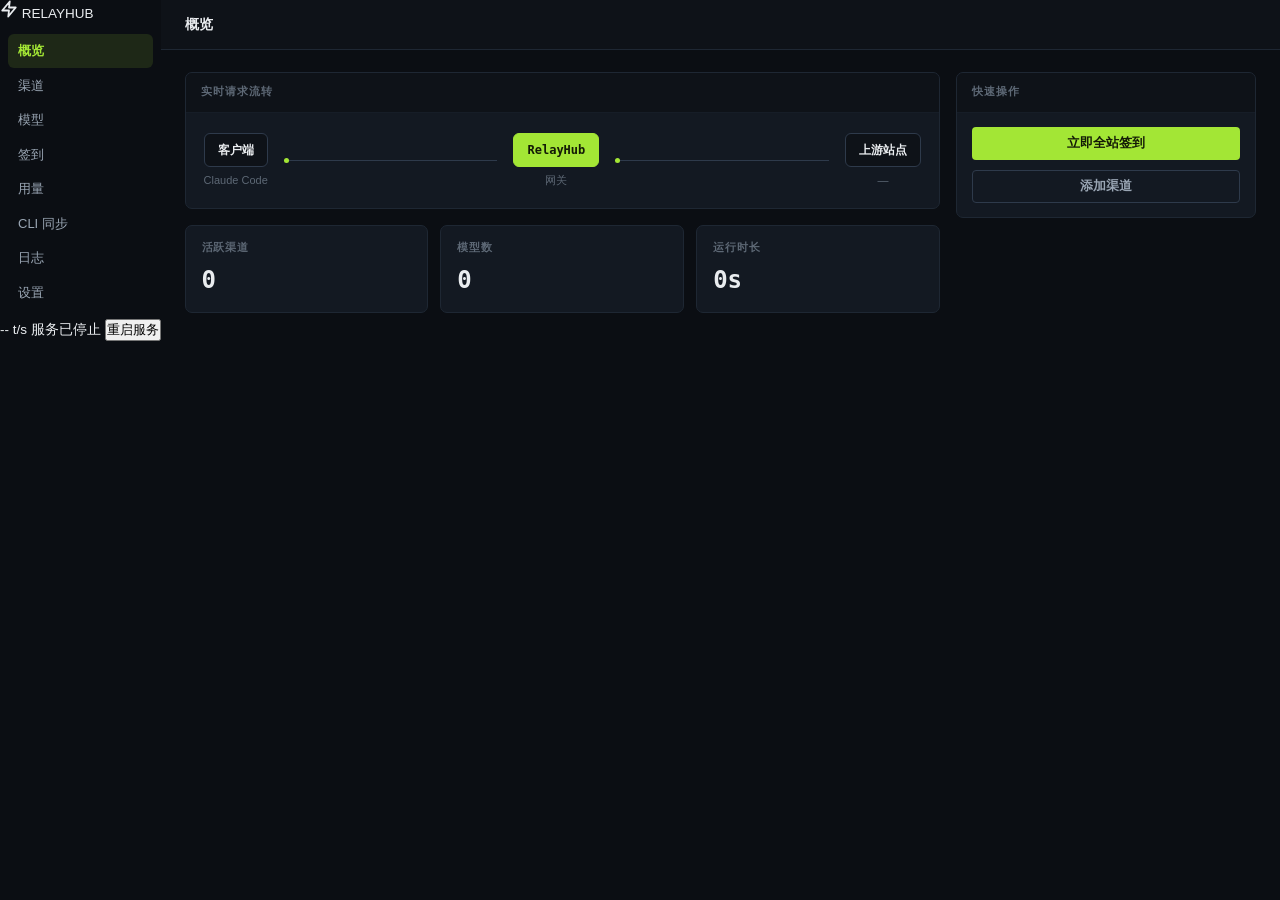
==== internal/web/index.html @ 4bc94e61 "RelayHub: local-first AI gateway + check-in aggregator (handoff snapshot) Local AI gateway (OpenAI/A" ====
<!doctype html>
<html lang="zh-CN">
<head>
  <meta charset="utf-8">
  <meta name="viewport" content="width=device-width, initial-scale=1">
  <title>RelayHub Console</title>
  <link rel="stylesheet" href="styles.css">
</head>
<body>
  <div class="app-container">
    <header class="cmd-bar">
      <div class="brand">
        <span class="brand-mark"><svg width="18" height="18" viewBox="0 0 24 24" fill="none" stroke="currentColor" stroke-width="2.4" stroke-linecap="round" stroke-linejoin="round"><polygon points="13 2 3 14 12 14 11 22 21 10 12 10 13 2"/></svg></span>
        <span class="brand-name">RELAYHUB</span>
      </div>
      <nav class="nav-list" id="nav-list">
        <a href="#/overview" class="nav-item active" data-nav="overview" data-i18n="nav_overview">概览</a>
        <a href="#/channels" class="nav-item" data-nav="channels" data-i18n="nav_channels">渠道</a>
        <a href="#/models" class="nav-item" data-nav="models" data-i18n="nav_models">模型</a>
        <a href="#/checkin" class="nav-item" data-nav="checkin" data-i18n="nav_checkin">签到</a>
        <a href="#/usage" class="nav-item" data-nav="usage" data-i18n="nav_usage">用量</a>
        <a href="#/cli-sync" class="nav-item" data-nav="cli-sync" data-i18n="nav_cli">CLI 同步</a>
        <a href="#/logs" class="nav-item" data-nav="logs" data-i18n="nav_logs">日志</a>
        <a href="#/settings" class="nav-item" data-nav="settings" data-i18n="nav_settings">设置</a>
      </nav>
      <div class="cmd-status">
        <span class="sb-metric" id="sb-tps" title="Output tokens per second">-- t/s</span>
        <span class="status-pill"><span class="status-dot" id="sb-dot"></span><span id="sb-status-text" data-i18n="core_running">运行中</span></span>
        <button id="sb-restart-btn" class="sb-btn" style="display:none;" data-i18n="sb_restart">重启</button>
      </div>
    </header>

    <main class="main-content">
      <header class="topbar">
        <span class="topbar-title" id="page-title">概览</span>
      </header>

      

      <div class="content-body">
        <!-- Overview -->
        <section id="view-overview" class="view-panel active">
          <div class="dash">
            <div class="dash-main">
              <div class="panel flow-panel">
                <div class="panel-head"><span class="panel-title" data-i18n="topo_title">实时请求流转</span></div>
                <div class="flow-track">
                  <div class="flow-node"><div class="node-box">客户端</div><span class="node-label">Claude Code</span></div>
                  <div class="flow-line"><div class="flow-orb"></div></div>
                  <div class="flow-node"><div class="node-box node-core">RelayHub</div><span class="node-label">网关</span></div>
                  <div class="flow-line"><div class="flow-orb" style="animation-delay:1.2s"></div></div>
                  <div class="flow-node"><div class="node-box">上游站点</div><span class="node-label" id="flow-upstream-count">—</span></div>
                </div>
              </div>
              <div class="stat-strip">
                <div class="stat-cell"><span class="stat-label" data-i18n="card_channels">活跃渠道</span><span class="stat-value" id="val-channels-count">0</span></div>
                <div class="stat-cell"><span class="stat-label" data-i18n="card_models">模型数</span><span class="stat-value" id="val-models-count">0</span></div>
                <div class="stat-cell"><span class="stat-label" data-i18n="card_uptime">运行时长</span><span class="stat-value" id="val-uptime">0s</span></div>
              </div>
            </div>
            <aside class="dash-side">
              <div class="panel side-panel">
                <div class="panel-head"><span class="panel-title">快速操作</span></div>
                <div class="side-actions">
                  <button id="action-manual-checkin" class="btn btn-primary btn-block" data-i18n="act_checkin_all">立即全站签到</button>
                  <button id="action-add-channel-quick" class="btn btn-secondary btn-block" data-i18n="act_add_channel">添加渠道</button>
                </div>
              </div>
            </aside>
          </div>
</section>

        <!-- Channels: full-width list + slide-in editor -->
        <section id="view-channels" class="view-panel">
          <div class="ch-workspace" id="ch-workspace">
            <div class="ch-list-pane" id="ch-list-pane">
              <div class="toolbar">
                <input id="ch-search" class="form-input" placeholder="搜索…">
                <select id="ch-filter-status" class="form-input"><option value="" data-i18n="f_all_status">全部</option><option value="enabled" data-i18n="f_enabled">启用</option><option value="disabled" data-i18n="f_disabled">停用</option></select>
                <span style="flex:1;"></span>
                <span id="ch-selected-count" class="sel-count" aria-live="polite">已选渠道: 0</span>
                <button class="btn btn-secondary" onclick="bulkChannelAction('enable')" data-i18n="bulk_enable">启用</button>
                <button class="btn btn-secondary" onclick="bulkChannelAction('disable')" data-i18n="bulk_disable">停用</button>
                <button class="btn btn-secondary" onclick="bulkChannelAction('archive')" data-i18n="bulk_archive">归档</button>
                <button class="btn btn-danger" onclick="bulkChannelAction('delete')" data-i18n="bulk_delete">删除</button>
                <button id="btn-new-channel" class="btn btn-primary" data-i18n="act_add_channel">添加渠道</button>
              </div>
              <div class="data-table-container table-fill">
                <table class="data-table">
                  <thead><tr><th><input id="ch-select-all" type="checkbox" aria-label="全选当前筛选结果" disabled></th><th data-i18n="th_name">名称</th><th data-i18n="th_type">类型</th><th data-i18n="th_status">状态</th><th data-i18n="th_models">模型</th><th data-i18n="th_tags">标签</th><th data-i18n="th_health">健康</th><th data-i18n="th_actions">操作</th></tr></thead>
                  <tbody id="channels-table-rows"><tr><td colspan="8" class="empty-cell" data-i18n="msg_no_channels">暂无渠道</td></tr></tbody>
                </table>
              </div>
            </div>
            <div class="ch-edit-pane" id="ch-edit-pane">
              <div class="ch-edit-header">
                <button id="btn-ch-back" class="btn-link-back" data-i18n="btn_back">← 返回</button>
                <h3 id="ch-edit-title" data-i18n="new_channel">新建渠道</h3>
                <span class="ch-edit-spacer"></span>
                <button id="btn-ch-save" class="btn btn-primary" data-i18n="btn_save">保存</button>
              </div>
              <div class="ch-edit-body" id="ch-edit-body"></div>
            </div>
          </div>
</section>

        <!-- Models: Master-Detail -->
        <section id="view-models" class="view-panel">
          <div class="action-bar">
            <h2 class="view-title" data-i18n="nav_models">模型</h2>
            <input id="md-search" class="form-input" placeholder="搜索模型…" style="width:200px;">
            <button id="btn-new-model" class="btn btn-primary" data-i18n="act_add_model">新建模型</button>
          </div>
          <div class="master-detail">
            <div class="master-list" id="model-list"></div>
            <div class="detail-pane" id="model-detail">
              <div style="color:var(--text-secondary);padding:60px 0;text-align:center;width:100%;" data-i18n="msg_select_model">选择左侧模型查看绑定详情</div>
            </div>
          </div>
        </section>

        <!-- Checkin -->
        <section id="view-checkin" class="view-panel">
          <div class="toolbar">
            <h2 class="view-title" data-i18n="nav_checkin">签到记录</h2>
            <button id="btn-trigger-checkin-now" class="btn btn-primary" data-i18n="act_checkin_all">立即签到</button>
          </div>
          <div class="panel stream-panel">
            <table class="data-table stream-table">
              <thead><tr><th>渠道</th><th>时间</th><th>奖励</th><th>结果</th><th>详情</th></tr></thead>
              <tbody id="checkin-table-rows"><tr><td colspan="5" class="empty-cell">暂无记录</td></tr></tbody>
            </table>
          </div>
</section>

        <!-- Usage -->
        <section id="view-usage" class="view-panel">
          <div class="toolbar"><h2 class="view-title" data-i18n="nav_usage">用量</h2></div>
          <div class="stat-strip">
            <div class="stat-cell"><span class="stat-label">总请求</span><span class="stat-value" id="stat-total-reqs">0</span></div>
            <div class="stat-cell"><span class="stat-label">成功率</span><span class="stat-value" id="stat-success-rate">100.0%</span></div>
            <div class="stat-cell"><span class="stat-label">Tokens</span><span class="stat-value" id="stat-total-tokens">0</span></div>
            <div class="stat-cell"><span class="stat-label">平均延迟</span><span class="stat-value" id="stat-avg-latency">0 ms</span></div>
          </div>
          <div class="panel">
            <div class="panel-head"><span class="panel-title">请求明细</span></div>
            <table class="data-table">
              <thead><tr><th>Request</th><th>模型</th><th>渠道</th><th>耗时</th><th>Tokens</th><th>状态</th></tr></thead>
              <tbody id="usage-table-rows"><tr><td colspan="6" class="empty-cell">暂无请求</td></tr></tbody>
            </table>
          </div>
</section>

        <!-- CLI Sync -->
        <section id="view-cli-sync" class="view-panel">
          <div class="action-bar">
            <h2 class="view-title" data-i18n="nav_cli">CLI 同步</h2>
            <button class="btn btn-secondary" onclick="loadCLISync()"><span data-i18n="btn_refresh">刷新</span></button>
          </div>
          <div class="card-grid" id="cli-sync-cards">
            <div class="metric-card"><span class="metric-label" data-i18n="cli_loading">正在检测…</span></div>
          </div>

          <div class="form-card">
            <h3 style="margin:0 0 12px;font-size:1rem;" data-i18n="cli_history">同步历史</h3>
            <div class="data-table-container">
              <table class="data-table">
                <thead><tr><th data-i18n="th_time">时间</th><th>CLI</th><th data-i18n="th_status">状态</th><th data-i18n="th_path">配置路径</th></tr></thead>
                <tbody id="cli-sync-history"><tr><td colspan="4" style="text-align:center;color:var(--text-muted);" data-i18n="cli_no_history">暂无同步记录</td></tr></tbody>
              </table>
            </div>
          </div>

          <!-- Import / Export -->
          <div class="form-card">
            <h3 style="margin:0 0 12px;font-size:1rem;" data-i18n="io_title">配置导入 / 导出</h3>
            <div class="form-grid">
              <div class="fld">
                <label data-i18n="io_password">密码（导出/导入凭据时必填）</label>
                <input type="password" id="io-password" class="form-input" autocomplete="new-password" placeholder="••••••••">
              </div>
              <div class="fld">
                <label data-i18n="io_policy">冲突策略</label>
                <select id="io-policy" class="form-input">
                  <option value="skip" data-i18n="io_skip">跳过已存在</option>
                  <option value="overwrite" data-i18n="io_overwrite">覆盖已存在</option>
                </select>
              </div>
              <div class="fld full-width">
                <label><input type="checkbox" id="io-include-secrets"> <span data-i18n="io_include">包含凭据（加密存放于导出文件中）</span></label>
              </div>
              <div class="fld full-width">
                <label data-i18n="io_package">配置包（导出后显示在此；导入时粘贴到此）</label>
                <textarea id="io-package" class="form-input" spellcheck="false" placeholder='{"manifest":…}'></textarea>
              </div>
            </div>
            <div class="form-row">
              <button class="btn btn-secondary" onclick="doExport()"><span data-i18n="io_btn_export">导出配置</span></button>
              <button class="btn btn-secondary" onclick="doImportPreview()"><span data-i18n="io_btn_preview">预览导入</span></button>
              <button class="btn btn-primary" id="io-apply-btn" onclick="doImportApply()" disabled><span data-i18n="io_btn_apply">确认导入</span></button>
            </div>
            <pre id="io-result" style="display:none;margin:12px 0 0;padding:12px;background:var(--bg-canvas-2);border-radius:8px;font-size:12px;white-space:pre-wrap;word-break:break-all;max-height:220px;overflow:auto;"></pre>
          </div>
        </section>

        <!-- CLI sync preview: full-page takeover view (no popup/modal) -->
        <section id="view-diff" class="view-panel diff-view">
          <div class="page-head">
            <button class="btn-link-back" onclick="closeCLIDiff()">← <span data-i18n="btn_back">返回</span></button>
            <h3 id="cli-diff-title" class="page-head-title">同步预览</h3>
            <div style="flex:1"></div>
            <button class="btn btn-secondary" onclick="closeCLIDiff()" data-i18n="btn_cancel">取消</button>
            <button class="btn btn-primary" id="cli-diff-apply"><span data-i18n="diff_confirm">确认写入</span></button>
          </div>
          <p id="cli-diff-summary" class="diff-summary"></p>
          <div class="diff-cols diff-cols-full">
            <div class="diff-pane">
              <div class="diff-col-label" data-i18n="diff_before">当前内容</div>
              <pre id="cli-diff-old"></pre>
            </div>
            <div class="diff-pane">
              <div class="diff-col-label" data-i18n="diff_after">同步后内容</div>
              <pre id="cli-diff-new"></pre>
            </div>
          </div>
        </section>

        <!-- Logs -->
        <section id="view-logs" class="view-panel">
          <div class="toolbar">
            <h2 class="view-title" data-i18n="nav_logs">服务日志</h2>
            <span style="flex:1"></span>
            <button class="btn btn-secondary" onclick="loadLogs()"><span data-i18n="btn_refresh">刷新</span></button>
          </div>
          <div class="panel term-panel">
            <table class="data-table term-table">
              <thead><tr><th style="width:180px;">时间</th><th style="width:80px;">级别</th><th style="width:200px;">事件</th><th>详情</th></tr></thead>
              <tbody id="logs-table-rows"><tr><td colspan="4" class="empty-cell">暂无日志</td></tr></tbody>
            </table>
          </div>
</section>

        <!-- Settings -->
        <section id="view-settings" class="view-panel">
          <div class="action-bar"><h2 class="view-title" data-i18n="nav_settings">设置</h2></div>

          <!-- Gateway access: the endpoint + local key a user points their client at -->
          <div class="form-card">
            <div class="settings-section-title" data-i18n="set_access">接入信息（把它填进你的 AI 客户端）</div>
            <div class="form-row">
              <span style="color:var(--text-secondary);width:160px;font-size:13.5px;font-weight:500;" data-i18n="set_gw_base">Base URL</span>
              <code id="gw-base-url" style="font-family:ui-monospace,Menlo,monospace;font-size:13px;">http://127.0.0.1:8789/v1</code>
              <button class="btn btn-secondary" style="margin-left:8px;padding:3px 12px;font-size:12px;" onclick="copyText('gw-base-url')" data-i18n="btn_copy">复制</button>
            </div>
            <div class="form-row" style="align-items:flex-start;">
              <span style="color:var(--text-secondary);width:160px;font-size:13.5px;font-weight:500;" data-i18n="set_gw_keys">访问密钥</span>
              <div style="flex:1;">
                <div id="gw-keys-list" style="display:flex;flex-direction:column;gap:6px;margin-bottom:8px;"></div>
                <button class="btn btn-primary" style="padding:4px 14px;font-size:12px;" onclick="mintGatewayKey()" data-i18n="btn_new_key">生成新密钥</button>
                <span style="color:var(--text-muted);font-size:12px;margin-left:8px;" data-i18n="gw_key_hint">密钥只在生成时完整显示一次，请立即复制保存</span>
              </div>
            </div>
          </div>

          <div class="form-card">
            <div class="settings-section-title" data-i18n="set_general">通用</div>
            <div class="form-row">
              <span style="color:var(--text-secondary);width:160px;font-size:13.5px;font-weight:500;" data-i18n="set_language">界面语言</span>
              <select id="settings-lang" class="form-input" style="width:200px;">
                <option value="zh">简体中文</option>
                <option value="en">English</option>
              </select>
            </div>
          </div>
          <div class="form-card">
            <div class="settings-section-title" data-i18n="set_browser">浏览器运行时 (签到/Turnstile)</div>
            <div class="form-row">
              <span style="color:var(--text-secondary);width:160px;font-size:13.5px;font-weight:500;" data-i18n="set_browser_status">状态</span>
              <span id="set-browser-status" class="badge badge-neutral">--</span>
            </div>
            <div class="form-row">
              <span style="color:var(--text-secondary);width:160px;font-size:13.5px;font-weight:500;" data-i18n="set_browser_tier">运行时级别</span>
              <span id="set-browser-tier" class="badge badge-neutral">--</span>
            </div>
            <div class="form-row">
              <span style="color:var(--text-secondary);width:160px;font-size:13.5px;font-weight:500;" data-i18n="set_browser_path">浏览器路径</span>
              <span id="set-browser-path" style="font-family:ui-monospace,Menlo,monospace;font-size:12.5px;word-break:break-all;color:var(--text-primary);">--</span>
            </div>
            <div class="form-row">
              <span style="color:var(--text-secondary);width:160px;font-size:13.5px;font-weight:500;" data-i18n="set_browser_version">版本</span>
              <span id="set-browser-version" style="font-family:ui-monospace,Menlo,monospace;font-size:12.5px;color:var(--text-primary);">--</span>
            </div>
          </div>
          <div class="form-card">
            <div class="settings-section-title" data-i18n="set_network">服务端口</div>
            <div class="form-row"><span style="color:var(--text-secondary);width:160px;font-size:13.5px;font-weight:500;">HTTP 代理</span><span class="badge badge-neutral">127.0.0.1:8787</span></div>
            <div class="form-row"><span style="color:var(--text-secondary);width:160px;font-size:13.5px;font-weight:500;">SOCKS5</span><span class="badge badge-neutral">127.0.0.1:8788</span></div>
            <div class="form-row"><span style="color:var(--text-secondary);width:160px;font-size:13.5px;font-weight:500;">AI Gateway</span><span class="badge badge-neutral">127.0.0.1:8789</span></div>
            <div class="form-row"><span style="color:var(--text-secondary);width:160px;font-size:13.5px;font-weight:500;">管理面板</span><span class="badge badge-neutral">127.0.0.1:8790</span></div>
          </div>
        </section>
      </div>

      <!-- Bottom status bar -->
      
    </main>
  </div>
  <div id="toast"></div>
  <script src="app.js"></script>
</body>
</html>
---- internal/web/styles.css ----
/* RelayHub Console v3 — desktop workbench. Dark console + lime accent. Rebuilt layout. */
:root{
  --bg-0:#080A0E; --bg-canvas:#0B0E13; --bg-1:#0E1218; --bg-2:#131922; --bg-3:#1A2230;
  --bg-input:#0A0D12; --bg-hover:#161E29;
  --line:#1E2733; --line-soft:#161D27; --line-strong:#2E3A4B;
  --acc:#A3E635; --acc-hi:#C0F24B; --acc-lo:#84CC16; --acc-ink:#131A06;
  --acc-tint:rgba(163,230,53,.12); --acc-tint2:rgba(163,230,53,.2);
  --t1:#E9ECEF; --t2:#9AA6B4; --t3:#5D6875;
  --red:#F87171; --red-t:rgba(248,113,113,.14);
  --grn:#34D399; --grn-t:rgba(52,211,153,.14);
  --amb:#FBBF24; --amb-t:rgba(251,191,36,.14);
  --blu:#60A5FA; --blu-t:rgba(96,165,250,.14);
  --r:7px; --r-sm:4px; --r-pill:999px;
  --font:-apple-system,BlinkMacSystemFont,"PingFang SC","Hiragino Sans GB","Segoe UI",sans-serif;
  --mono:ui-monospace,"SF Mono",Menlo,Consolas,monospace;
}
*{box-sizing:border-box;margin:0;padding:0;-webkit-font-smoothing:antialiased}
html,body{height:100%}
body{font-family:var(--font);background:var(--bg-canvas);color:var(--t1);height:100vh;overflow:hidden;font-size:13.5px;line-height:1.5}
.app-container{display:flex;height:100vh}
::-webkit-scrollbar{width:9px;height:9px}
::-webkit-scrollbar-thumb{background:var(--line-strong);border-radius:99px;border:2px solid transparent;background-clip:padding-box}
::-webkit-scrollbar-thumb:hover{background:var(--t3)}
::-webkit-scrollbar-track{background:transparent}
button{font-family:inherit;cursor:pointer}
a{color:inherit;text-decoration:none}
code,kbd{font-family:var(--mono)}
::selection{background:var(--acc-tint2)}

/* ============ LEFT ACTIVITY RAIL (desktop app) ============ */
.sidebar{
  width:210px;flex-shrink:0;display:flex;flex-direction:column;
  background:var(--bg-0);border-right:1px solid var(--line);position:relative;z-index:10;
}
.sidebar-header{
  display:flex;align-items:center;gap:10px;padding:16px 16px 14px;
  border-bottom:1px solid var(--line);flex-shrink:0;
}
.brand-logo{display:flex;align-items:center;gap:9px;flex:1;min-width:0}
.logo-icon{width:24px;height:24px;border-radius:6px;background:var(--acc);color:var(--acc-ink);display:grid;place-items:center;flex-shrink:0}
.brand-title{font-size:12px;font-weight:800;letter-spacing:.16em;white-space:nowrap}
.collapse-btn{display:none}
.nav-list{padding:10px 8px;display:flex;flex-direction:column;gap:1px;flex:1;overflow-y:auto}
.nav-item{
  display:flex;align-items:center;gap:10px;padding:7px 10px;border-radius:6px;
  color:var(--t2);font-size:13px;font-weight:500;transition:background .13s,color .13s;white-space:nowrap;
}
.nav-item:hover{background:var(--bg-hover);color:var(--t1)}
.nav-item.active{background:var(--acc-tint);color:var(--acc);font-weight:600}
.circle-icon{width:20px;height:20px;border-radius:5px;display:grid;place-items:center;background:transparent;color:currentColor;flex-shrink:0;opacity:.85}
.nav-text{overflow:hidden;text-overflow:ellipsis}
.sidebar-footer{border-top:1px solid var(--line);padding:12px 14px;flex-shrink:0}
.brand-mini{color:var(--t3);display:grid;place-items:center;width:22px;height:22px}

/* ============ MAIN ============ */
.main-content{flex:1;display:flex;flex-direction:column;min-width:0;overflow:hidden}
.topbar{
  height:50px;flex-shrink:0;display:flex;align-items:center;padding:0 24px;gap:14px;
  background:var(--bg-1);border-bottom:1px solid var(--line);
}
.topbar-title{font-size:14px;font-weight:700;letter-spacing:.01em}
.content-body{flex:1;overflow-y:auto;padding:22px 24px}
.view-panel{display:none;animation:fadeIn .15s ease;flex-direction:column;height:100%}
.view-panel.active{display:flex}
@keyframes fadeIn{from{opacity:0;transform:translateY(3px)}to{opacity:1;transform:none}}
.view-title{font-size:16px;font-weight:700}

/* ============ PANEL (the core surface) ============ */
.panel{background:var(--bg-2);border:1px solid var(--line);border-radius:var(--r);overflow:hidden}
.panel-head{display:flex;align-items:center;gap:10px;padding:11px 15px;border-bottom:1px solid var(--line-soft);background:var(--bg-1)}
.panel-title{font-size:11px;font-weight:700;color:var(--t3);text-transform:uppercase;letter-spacing:.1em;font-family:var(--mono)}

/* ============ DASHBOARD (overview) ============ */
.dash{display:grid;grid-template-columns:1fr 300px;gap:16px;align-items:start}
.dash-main{display:flex;flex-direction:column;gap:16px;min-width:0}
.dash-side{display:flex;flex-direction:column;gap:16px;position:sticky;top:0}
.flow-panel .flow-track{padding:20px 18px}
.side-actions{display:flex;flex-direction:column;gap:10px;padding:14px 15px}
.btn-block{width:100%;justify-content:center}
.stat-strip{display:grid;grid-template-columns:repeat(auto-fit,minmax(150px,1fr));gap:12px}
.stat-cell{
  background:var(--bg-2);border:1px solid var(--line);border-radius:var(--r);
  padding:14px 16px;transition:border-color .15s;
}
.stat-cell:hover{border-color:var(--line-strong)}
.stat-label{font-size:10.5px;font-weight:700;color:var(--t3);text-transform:uppercase;letter-spacing:.09em;display:block;margin-bottom:6px;font-family:var(--mono)}
.stat-value{font-size:24px;font-weight:700;letter-spacing:-.01em;font-variant-numeric:tabular-nums;font-family:var(--mono)}

/* ============ TOPOLOGY ============ */
.flow-track{display:flex;align-items:center;gap:16px;flex-wrap:wrap}
.flow-node{display:flex;flex-direction:column;align-items:center;gap:5px}
.node-box{padding:7px 13px;border:1px solid var(--line-strong);border-radius:6px;background:var(--bg-1);font-size:12px;font-weight:600;font-family:var(--mono);display:flex;align-items:center;gap:7px}
.node-core{background:var(--acc);color:var(--acc-ink);border-color:var(--acc)}
.node-label{font-size:11px;color:var(--t3)}
.flow-line{flex:1;min-width:28px;height:1px;background:var(--line-strong);position:relative}
.flow-orb{position:absolute;top:-2px;left:0;width:5px;height:5px;border-radius:50%;background:var(--acc);animation:orb 2.4s infinite cubic-bezier(.4,0,.2,1)}
@keyframes orb{0%{left:0;opacity:0}20%{opacity:1}80%{opacity:1}100%{left:100%;opacity:0}}

/* ============ TOOLBAR (compact command strip) ============ */
.toolbar{display:flex;align-items:center;gap:9px;margin-bottom:14px;flex-wrap:wrap}
.toolbar .form-input{width:auto;min-width:170px;padding:7px 11px}
.toolbar select.form-input{min-width:120px}
.toolbar .view-title{margin-right:auto}
.sel-count{font-size:12px;color:var(--t3);font-family:var(--mono)}

/* ============ FORMS ============ */
.form-card{background:var(--bg-2);border:1px solid var(--line);border-radius:var(--r);padding:16px 18px;margin-bottom:14px}
.settings-section-title{font-size:11px;font-weight:700;color:var(--t3);text-transform:uppercase;letter-spacing:.09em;margin-bottom:13px;font-family:var(--mono)}
.form-row{display:flex;align-items:center;gap:14px;padding:8px 0;border-bottom:1px solid var(--line-soft)}
.form-row:last-child{border-bottom:0}
.form-grid{display:grid;grid-template-columns:1fr 1fr;gap:13px 18px}
.form-grid .full-width{grid-column:1/-1}
.fld{display:flex;flex-direction:column;gap:6px}
.fld label,.form-grid .fld label{font-size:12px;font-weight:600;color:var(--t2)}
.form-grid .fld label .fld-hint,.fld-inline-hint{font-weight:400;color:var(--t3);font-size:11px}
input.form-input,select.form-input,textarea.form-input{width:100%;padding:8px 11px;font-size:13px;font-family:inherit;color:var(--t1);background:var(--bg-input);border:1px solid var(--line-strong);border-radius:var(--r-sm);transition:border-color .15s,box-shadow .15s;outline:none}
input.form-input::placeholder,textarea.form-input::placeholder{color:var(--t3)}
input.form-input:focus,select.form-input:focus,textarea.form-input:focus{border-color:var(--acc);box-shadow:0 0 0 2px var(--acc-tint)}
select.form-input option{background:var(--bg-2);color:var(--t1)}
textarea.form-input{resize:vertical;min-height:70px;font-family:var(--mono);font-size:12.5px}
.tag-input{display:flex;flex-wrap:wrap;gap:6px;padding:6px 9px;border:1px solid var(--line-strong);border-radius:var(--r-sm);background:var(--bg-input);cursor:text}
.tag-input:focus-within{border-color:var(--acc);box-shadow:0 0 0 2px var(--acc-tint)}
.tag-chip{display:inline-flex;align-items:center;gap:5px;background:var(--acc-tint);color:var(--acc);border-radius:4px;padding:2px 8px;font-size:11px;font-weight:600;font-family:var(--mono)}
.tag-remove{cursor:pointer;border:0;background:none;color:inherit;font-size:13px;line-height:1;padding:0}
.tag-remove:hover{color:var(--red)}
.tag-input-field{border:0;outline:none;flex:1;min-width:80px;font-size:13px;background:transparent;color:var(--t1)}
.map-row{display:flex;gap:8px;align-items:center;margin-bottom:8px}
.map-add,.map-del{border:1px solid var(--line-strong);background:transparent;border-radius:var(--r-sm);cursor:pointer;font-size:12.5px;padding:4px 10px;color:var(--t2);transition:all .14s}
.map-add:hover{border-color:var(--acc);color:var(--acc)}
.map-del:hover{border-color:var(--red);color:var(--red)}

/* ============ BUTTONS ============ */
.btn{display:inline-flex;align-items:center;justify-content:center;gap:6px;padding:7px 14px;font-size:12.5px;font-weight:600;font-family:inherit;border-radius:var(--r-sm);border:1px solid transparent;cursor:pointer;transition:background .14s,border-color .14s,color .14s;white-space:nowrap;user-select:none}
.btn:disabled{opacity:.45;cursor:not-allowed}
.btn:focus-visible{outline:2px solid var(--acc);outline-offset:2px}
.btn-primary{background:var(--acc);color:var(--acc-ink)}
.btn-primary:hover{background:var(--acc-hi)}
.btn-secondary{background:transparent;color:var(--t2);border-color:var(--line-strong)}
.btn-secondary:hover{background:var(--bg-hover);color:var(--t1);border-color:var(--t3)}
.btn-danger{background:transparent;color:var(--red);border-color:var(--line-strong)}
.btn-danger:hover{background:var(--red-t);border-color:var(--red)}
.btn-success{background:var(--grn);color:#06281C}
.btn-success:hover{background:#2BB886}
.btn-link-back{background:none;border:0;color:var(--t2);padding:4px 6px;font-weight:600}
.btn-link-back:hover{color:var(--acc)}
.action-bar{display:flex;gap:10px;align-items:center;margin-bottom:14px;flex-wrap:wrap}
.action-bar .view-title{margin-right:auto}

/* ============ TABLES (dense data grid) ============ */
.data-table-container{background:var(--bg-2);border:1px solid var(--line);border-radius:var(--r);overflow:auto}
.table-fill{flex:1}
table.data-table{width:100%;border-collapse:collapse;font-size:12.5px}
table.data-table th{text-align:left;padding:9px 14px;font-size:10px;font-weight:700;color:var(--t3);text-transform:uppercase;letter-spacing:.08em;border-bottom:1px solid var(--line);background:var(--bg-1);position:sticky;top:0;z-index:1;white-space:nowrap;font-family:var(--mono)}
table.data-table td{padding:9px 14px;border-bottom:1px solid var(--line-soft);color:var(--t1);vertical-align:middle}
table.data-table tr:last-child td{border-bottom:0}
table.data-table tbody tr{transition:background .1s}
table.data-table tbody tr:hover td{background:var(--bg-hover)}
table.data-table tbody tr:hover td:first-child{box-shadow:inset 2px 0 0 var(--acc)}
table.data-table code{font-family:var(--mono);font-size:11.5px;color:var(--t2)}
.empty-cell{text-align:center;color:var(--t3);padding:36px;font-size:12.5px}

/* ============ BADGES / SWITCH ============ */
.badge{display:inline-flex;align-items:center;padding:2px 8px;font-size:10.5px;font-weight:600;border-radius:4px;letter-spacing:.02em;white-space:nowrap;font-family:var(--mono)}
.badge-success{background:var(--grn-t);color:var(--grn)}
.badge-danger{background:var(--red-t);color:var(--red)}
.badge-warning{background:var(--amb-t);color:var(--amb)}
.badge-info{background:var(--blu-t);color:var(--blu)}
.badge-neutral{background:var(--bg-3);color:var(--t2)}
.mini-badge{display:inline-flex;padding:1px 6px;font-size:10px;font-weight:500;background:var(--bg-3);color:var(--t2);border-radius:3px;margin-right:4px;font-family:var(--mono)}
.switch{position:relative;display:inline-block;width:34px;height:19px}
.switch input{opacity:0;width:0;height:0}
.switch .slider{position:absolute;inset:0;cursor:pointer;border-radius:999px;background:var(--line-strong);transition:background .18s}
.switch .slider::before{content:"";position:absolute;height:13px;width:13px;left:3px;top:3px;border-radius:50%;background:var(--t2);transition:transform .18s cubic-bezier(.4,0,.2,1),background .18s}
.switch input:checked + .slider{background:var(--acc-tint2)}
.switch input:checked + .slider::before{transform:translateX(15px);background:var(--acc)}
.chk{width:14px;height:14px;accent-color:var(--acc);cursor:pointer}

/* ============ MASTER-DETAIL ============ */
.master-detail{display:flex;gap:14px;min-height:0;flex:1}
.master-list{width:290px;flex-shrink:0;background:var(--bg-2);border:1px solid var(--line);border-radius:var(--r);overflow-y:auto;display:flex;flex-direction:column}
.detail-pane{flex:1;background:var(--bg-2);border:1px solid var(--line);border-radius:var(--r);overflow-y:auto;padding:19px;min-width:0}
.detail-head{display:flex;align-items:center;gap:12px;margin-bottom:16px;padding-bottom:13px;border-bottom:1px solid var(--line-soft)}
.detail-head h3{font-size:15px;font-weight:700}
.list-item{padding:11px 14px;border-bottom:1px solid var(--line-soft);cursor:pointer;transition:background .12s;position:relative}
.list-item:last-child{border-bottom:0}
.list-item:hover{background:var(--bg-hover)}
.list-item.active{background:var(--acc-tint)}
.list-item.active::before{content:"";position:absolute;left:0;top:0;bottom:0;width:2px;background:var(--acc)}
.li-title{font-size:13px;font-weight:600;color:var(--t1)}
.li-sub{font-size:11px;color:var(--t3);margin-top:2px;font-family:var(--mono)}

/* ============ CHANNEL WORKSPACE ============ */
.ch-workspace{position:relative;display:flex;min-height:0;flex:1;gap:14px}
.ch-list-pane{flex:1;min-width:0;display:flex;flex-direction:column}
.ch-edit-pane{width:0;overflow:hidden;flex-shrink:0;background:var(--bg-2);border:0 solid var(--line);border-radius:var(--r);transition:width .22s cubic-bezier(.4,0,.2,1);display:flex;flex-direction:column}
.ch-edit-pane.open{width:430px;border-width:1px}
.ch-edit-header{display:flex;align-items:center;gap:10px;padding:13px 16px;border-bottom:1px solid var(--line-soft);background:var(--bg-1);flex-shrink:0}
.ch-edit-header h3{font-size:14px;font-weight:700;flex:1}
.ch-edit-body{padding:16px;overflow-y:auto;flex:1}
.ch-edit-spacer{flex:1}

/* ============ FETCHED / DIFF ============ */
.fetched-list{border:1px solid var(--line);border-radius:var(--r-sm);max-height:250px;overflow-y:auto;background:var(--bg-input)}
.fetched-item{display:flex;align-items:center;gap:9px;padding:7px 12px;border-bottom:1px solid var(--line-soft);font-size:12.5px;cursor:pointer}
.fetched-item:last-child{border-bottom:0}
.fetched-item:hover{background:var(--bg-hover)}
.fetched-item code{font-family:var(--mono);font-size:11.5px;color:var(--t2)}
.page-head{display:flex;align-items:center;gap:12px;margin-bottom:16px;flex-wrap:wrap}
.page-head-title{font-size:15px;font-weight:700}
.diff-view .diff-cols-full{display:grid;grid-template-columns:1fr 1fr;gap:0;flex:1;min-height:0;border:1px solid var(--line);border-radius:var(--r);background:var(--bg-2);overflow:hidden}
.diff-view .diff-pane{display:flex;flex-direction:column;min-height:0}
.diff-view .diff-pane:first-child{border-right:1px solid var(--line-soft)}
.diff-col-label{padding:8px 16px;font-size:10px;font-weight:700;color:var(--t3);text-transform:uppercase;letter-spacing:.07em;background:var(--bg-1);border-bottom:1px solid var(--line-soft);font-family:var(--mono)}
.diff-view pre{flex:1;overflow:auto;padding:15px 17px;margin:0;font-family:var(--mono);font-size:12px;line-height:1.65;color:var(--t2);background:var(--bg-2)}
.diff-summary{color:var(--t2);font-size:12.5px;margin:0 0 12px;font-family:var(--mono)}

/* ============ TERMINAL (logs) ============ */
.term-panel{flex:1;display:flex;flex-direction:column}
.term-table td{font-family:var(--mono);font-size:12px}

/* ============ CONFIRM BAR / TOAST ============ */
.confirm-bar{display:flex;align-items:center;gap:12px;flex-wrap:wrap;background:var(--red-t);border:1px solid var(--red);border-radius:var(--r-sm);padding:10px 14px;margin-bottom:14px;animation:fadeIn .15s ease}
.confirm-bar-msg{flex:1;font-size:13px;font-weight:600;color:var(--red);min-width:0}
.confirm-bar .btn{padding:5px 12px;font-size:12px}
#toast{position:fixed;bottom:26px;left:50%;transform:translateX(-50%);background:var(--bg-3);color:var(--t1);border:1px solid var(--line-strong);border-left:3px solid var(--acc);padding:10px 18px;border-radius:6px;font-size:13px;font-weight:500;z-index:200;display:none;max-width:80vw;box-shadow:0 8px 26px rgba(0,0,0,.55)}
.ch-expand-body{font-family:var(--mono);font-size:12px}

/* ============ RESPONSIVE ============ */
@media (max-width:1080px){.dash{grid-template-columns:1fr}.dash-side{position:static}}
@media (max-width:900px){
  .sidebar{width:64px}
  .brand-title,.nav-text{display:none}
  .nav-item{justify-content:center}
  .content-body{padding:16px}
  .form-grid{grid-template-columns:1fr}
  .master-detail{flex-direction:column}
  .master-list{width:100%;max-height:220px}
  .ch-edit-pane.open{width:100%;position:absolute;right:0;top:0;bottom:0;z-index:5}
  .diff-view .diff-cols-full{grid-template-columns:1fr}
}
@media (prefers-reduced-motion:reduce){*{animation-duration:.001s!important;transition-duration:.001s!important}}
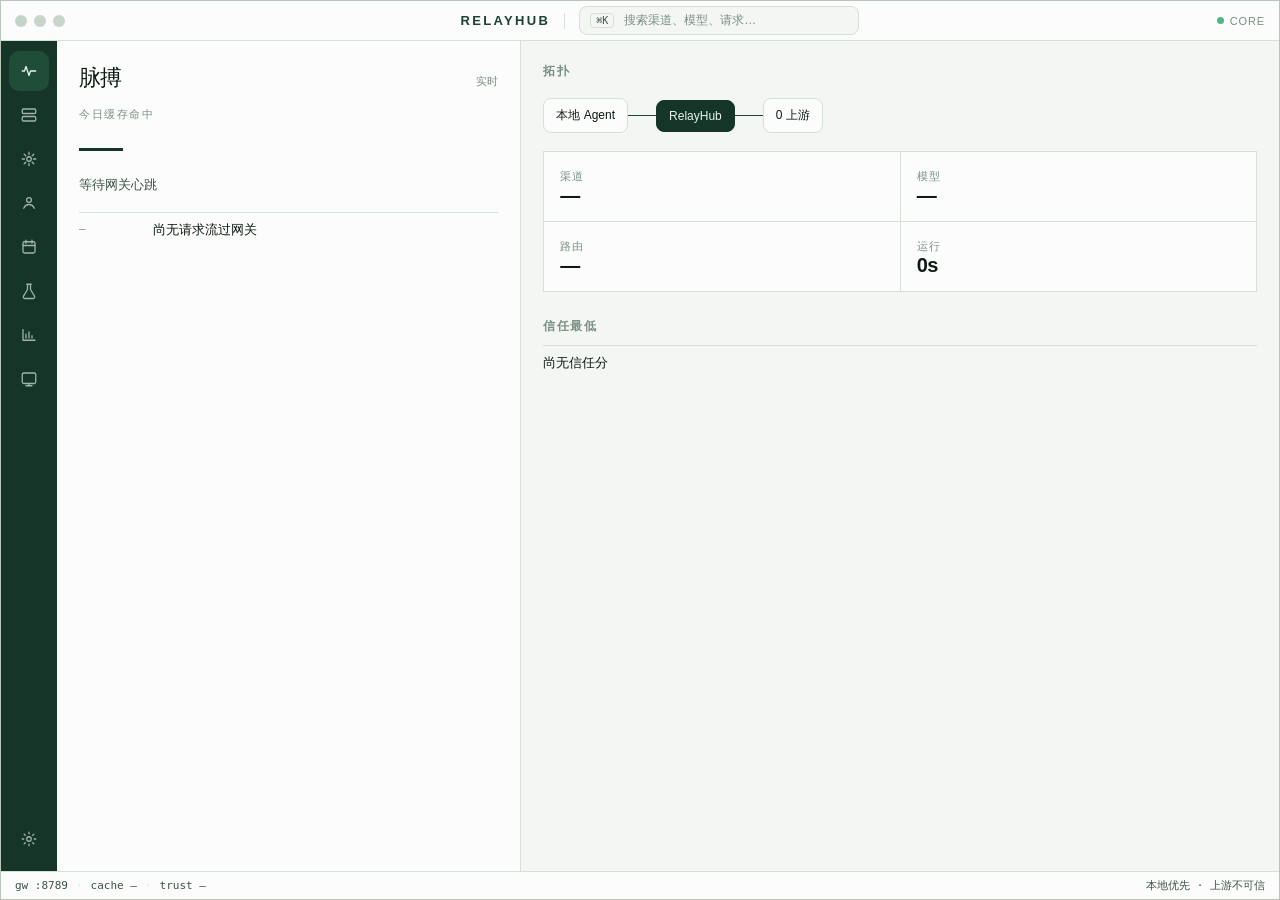
==== commit c4c332c5: "Update RelayHub codebase from relayhub-2026-09-21 archive" ====
--- a/internal/web/index.html
+++ b/internal/web/index.html
@@ -3,309 +3,215 @@
 <head>
   <meta charset="utf-8">
   <meta name="viewport" content="width=device-width, initial-scale=1">
-  <title>RelayHub Console</title>
+  <title>RelayHub</title>
   <link rel="stylesheet" href="styles.css">
 </head>
 <body>
-  <div class="app-container">
-    <header class="cmd-bar">
-      <div class="brand">
-        <span class="brand-mark"><svg width="18" height="18" viewBox="0 0 24 24" fill="none" stroke="currentColor" stroke-width="2.4" stroke-linecap="round" stroke-linejoin="round"><polygon points="13 2 3 14 12 14 11 22 21 10 12 10 13 2"/></svg></span>
-        <span class="brand-name">RELAYHUB</span>
+  <div class="os">
+    <header class="titlebar" data-tauri-drag-region>
+      <div class="traffic">
+        <span class="tl close"></span>
+        <span class="tl min"></span>
+        <span class="tl max"></span>
       </div>
-      <nav class="nav-list" id="nav-list">
-        <a href="#/overview" class="nav-item active" data-nav="overview" data-i18n="nav_overview">概览</a>
-        <a href="#/channels" class="nav-item" data-nav="channels" data-i18n="nav_channels">渠道</a>
-        <a href="#/models" class="nav-item" data-nav="models" data-i18n="nav_models">模型</a>
-        <a href="#/checkin" class="nav-item" data-nav="checkin" data-i18n="nav_checkin">签到</a>
-        <a href="#/usage" class="nav-item" data-nav="usage" data-i18n="nav_usage">用量</a>
-        <a href="#/cli-sync" class="nav-item" data-nav="cli-sync" data-i18n="nav_cli">CLI 同步</a>
-        <a href="#/logs" class="nav-item" data-nav="logs" data-i18n="nav_logs">日志</a>
-        <a href="#/settings" class="nav-item" data-nav="settings" data-i18n="nav_settings">设置</a>
-      </nav>
-      <div class="cmd-status">
-        <span class="sb-metric" id="sb-tps" title="Output tokens per second">-- t/s</span>
-        <span class="status-pill"><span class="status-dot" id="sb-dot"></span><span id="sb-status-text" data-i18n="core_running">运行中</span></span>
-        <button id="sb-restart-btn" class="sb-btn" style="display:none;" data-i18n="sb_restart">重启</button>
+      <div class="title-cluster">
+        <span class="wordmark">RelayHub</span>
+        <span class="sep"></span>
+        <button class="cmd" id="cmd-open" type="button">
+          <kbd>⌘K</kbd>
+          <span>搜索渠道、模型、请求…</span>
+        </button>
+      </div>
+      <div class="title-right">
+        <span class="live" id="core-live"><i></i> Core</span>
       </div>
     </header>
 
-    <main class="main-content">
-      <header class="topbar">
-        <span class="topbar-title" id="page-title">概览</span>
-      </header>
-
-      
-
-      <div class="content-body">
-        <!-- Overview -->
-        <section id="view-overview" class="view-panel active">
-          <div class="dash">
-            <div class="dash-main">
-              <div class="panel flow-panel">
-                <div class="panel-head"><span class="panel-title" data-i18n="topo_title">实时请求流转</span></div>
-                <div class="flow-track">
-                  <div class="flow-node"><div class="node-box">客户端</div><span class="node-label">Claude Code</span></div>
-                  <div class="flow-line"><div class="flow-orb"></div></div>
-                  <div class="flow-node"><div class="node-box node-core">RelayHub</div><span class="node-label">网关</span></div>
-                  <div class="flow-line"><div class="flow-orb" style="animation-delay:1.2s"></div></div>
-                  <div class="flow-node"><div class="node-box">上游站点</div><span class="node-label" id="flow-upstream-count">—</span></div>
-                </div>
+    <div class="workspace">
+      <nav class="rail" aria-label="主导航">
+        <button class="rail-btn on" data-view="pulse" title="脉搏">
+          <svg viewBox="0 0 24 24"><path d="M3 12h3l2-6 4 12 2-6h7"/></svg>
+        </button>
+        <button class="rail-btn" data-view="channels" title="渠道">
+          <svg viewBox="0 0 24 24"><rect x="3" y="4" width="18" height="6" rx="1.5"/><rect x="3" y="14" width="18" height="6" rx="1.5"/></svg>
+        </button>
+        <button class="rail-btn" data-view="models" title="模型">
+          <svg viewBox="0 0 24 24"><circle cx="12" cy="12" r="3"/><path d="M12 3v3M12 18v3M3 12h3M18 12h3M5.6 5.6l2.1 2.1M16.3 16.3l2.1 2.1M18.4 5.6l-2.1 2.1M7.7 16.3l-2.1 2.1"/></svg>
+        </button>
+        <button class="rail-btn" data-view="identity" title="身份">
+          <svg viewBox="0 0 24 24"><circle cx="12" cy="8" r="3.2"/><path d="M5 19c1.4-3.2 3.8-5 7-5s5.6 1.8 7 5"/></svg>
+        </button>
+        <button class="rail-btn" data-view="checkin" title="签到">
+          <svg viewBox="0 0 24 24"><rect x="4" y="5" width="16" height="15" rx="2"/><path d="M8 3v4M16 3v4M4 10h16"/></svg>
+        </button>
+        <button class="rail-btn" data-view="lab" title="实验室">
+          <svg viewBox="0 0 24 24"><path d="M9 3h6M10 3v7l-5.5 9.2A2 2 0 0 0 6.2 22h11.6a2 2 0 0 0 1.7-2.8L14 10V3"/></svg>
+        </button>
+        <button class="rail-btn" data-view="usage" title="用量">
+          <svg viewBox="0 0 24 24"><path d="M4 19V5M4 19h16M8 16v-5M12 16V8M16 16v-3"/></svg>
+        </button>
+        <button class="rail-btn" data-view="agents" title="Agent">
+          <svg viewBox="0 0 24 24"><rect x="3" y="4" width="18" height="14" rx="2"/><path d="M8 21h8M12 18v3"/></svg>
+        </button>
+        <span class="rail-spacer"></span>
+        <button class="rail-btn" data-view="settings" title="设置">
+          <svg viewBox="0 0 24 24"><circle cx="12" cy="12" r="3"/><path d="M12 3v2M12 19v2M3 12h2M19 12h2M5.6 5.6l1.4 1.4M17 17l1.4 1.4M18.4 5.6 17 7M7 17l-1.4 1.4"/></svg>
+        </button>
+      </nav>
+
+      <section class="stage" id="stage">
+        <!-- Pulse -->
+        <article class="view on" id="view-pulse">
+          <div class="split">
+            <div class="col list-col">
+              <header class="col-h">
+                <h1>脉搏</h1>
+                <span class="hint" id="pulse-clock">实时</span>
+              </header>
+              <div class="pulse-hero">
+                <div class="hero-k">今日缓存命中</div>
+                <div class="hero-v" id="pulse-cache">—</div>
+                <div class="hero-sub" id="pulse-saved">等待网关心跳</div>
               </div>
-              <div class="stat-strip">
-                <div class="stat-cell"><span class="stat-label" data-i18n="card_channels">活跃渠道</span><span class="stat-value" id="val-channels-count">0</span></div>
-                <div class="stat-cell"><span class="stat-label" data-i18n="card_models">模型数</span><span class="stat-value" id="val-models-count">0</span></div>
-                <div class="stat-cell"><span class="stat-label" data-i18n="card_uptime">运行时长</span><span class="stat-value" id="val-uptime">0s</span></div>
+              <ol class="feed" id="pulse-feed"></ol>
+            </div>
+            <div class="col inspector">
+              <header class="col-h"><h2>拓扑</h2></header>
+              <div class="topo" id="topo">
+                <div class="topo-node">本地 Agent</div>
+                <div class="topo-wire"></div>
+                <div class="topo-node core">RelayHub</div>
+                <div class="topo-wire"></div>
+                <div class="topo-node" id="topo-up">上游</div>
               </div>
-            </div>
-            <aside class="dash-side">
-              <div class="panel side-panel">
-                <div class="panel-head"><span class="panel-title">快速操作</span></div>
-                <div class="side-actions">
-                  <button id="action-manual-checkin" class="btn btn-primary btn-block" data-i18n="act_checkin_all">立即全站签到</button>
-                  <button id="action-add-channel-quick" class="btn btn-secondary btn-block" data-i18n="act_add_channel">添加渠道</button>
-                </div>
+              <div class="metric-grid" id="pulse-metrics"></div>
+              <header class="col-h tight"><h2>信任最低</h2></header>
+              <ul class="quiet-list" id="pulse-trust"></ul>
+            </div>
+          </div>
+        </article>
+
+        <!-- Channels -->
+        <article class="view" id="view-channels">
+          <div class="split">
+            <div class="col list-col">
+              <header class="col-h">
+                <h1>渠道</h1>
+                <button class="ghost" id="ch-new" type="button">新建</button>
+              </header>
+              <input class="search" id="ch-q" placeholder="过滤名称 / 标签 / 上游">
+              <ul class="rows" id="ch-rows"></ul>
+            </div>
+            <div class="col inspector" id="ch-ins">
+              <div class="empty">选一条渠道。Inspector 展示健康、密钥、身份、信任证据。</div>
+            </div>
+          </div>
+        </article>
+
+        <!-- Models -->
+        <article class="view" id="view-models">
+          <div class="split">
+            <div class="col list-col">
+              <header class="col-h"><h1>模型</h1><button class="ghost" id="md-new" type="button">新建</button></header>
+              <ul class="rows" id="md-rows"></ul>
+            </div>
+            <div class="col inspector" id="md-ins"><div class="empty">选择逻辑模型，查看绑定与能力。</div></div>
+          </div>
+        </article>
+
+        <!-- Identity -->
+        <article class="view" id="view-identity">
+          <div class="split">
+            <div class="col list-col">
+              <header class="col-h"><h1>身份束</h1></header>
+              <p class="lede">签到浏览器、声明式签到、网关上游、健康探测共用同一出口 / UA / 时区。</p>
+              <ul class="rows" id="id-rows"></ul>
+            </div>
+            <div class="col inspector" id="id-ins"><div class="empty">每条渠道一张身份卡。</div></div>
+          </div>
+        </article>
+
+        <!-- Check-in -->
+        <article class="view" id="view-checkin">
+          <div class="split">
+            <div class="col list-col">
+              <header class="col-h"><h1>签到</h1><button class="ghost" id="ck-now" type="button">立即全站</button></header>
+              <ul class="rows" id="ck-rows"></ul>
+            </div>
+            <div class="col inspector" id="ck-ins"><div class="empty">签到时间线与浏览器会话。</div></div>
+          </div>
+        </article>
+
+        <!-- Lab -->
+        <article class="view" id="view-lab">
+          <div class="split">
+            <div class="col list-col">
+              <header class="col-h"><h1>实验室</h1></header>
+              <div class="seg" id="lab-seg">
+                <button class="on" data-lab="replay" type="button">回放</button>
+                <button data-lab="probe" type="button">探针</button>
+                <button data-lab="hedge" type="button">对冲</button>
               </div>
-            </aside>
-          </div>
-</section>
-
-        <!-- Channels: full-width list + slide-in editor -->
-        <section id="view-channels" class="view-panel">
-          <div class="ch-workspace" id="ch-workspace">
-            <div class="ch-list-pane" id="ch-list-pane">
-              <div class="toolbar">
-                <input id="ch-search" class="form-input" placeholder="搜索…">
-                <select id="ch-filter-status" class="form-input"><option value="" data-i18n="f_all_status">全部</option><option value="enabled" data-i18n="f_enabled">启用</option><option value="disabled" data-i18n="f_disabled">停用</option></select>
-                <span style="flex:1;"></span>
-                <span id="ch-selected-count" class="sel-count" aria-live="polite">已选渠道: 0</span>
-                <button class="btn btn-secondary" onclick="bulkChannelAction('enable')" data-i18n="bulk_enable">启用</button>
-                <button class="btn btn-secondary" onclick="bulkChannelAction('disable')" data-i18n="bulk_disable">停用</button>
-                <button class="btn btn-secondary" onclick="bulkChannelAction('archive')" data-i18n="bulk_archive">归档</button>
-                <button class="btn btn-danger" onclick="bulkChannelAction('delete')" data-i18n="bulk_delete">删除</button>
-                <button id="btn-new-channel" class="btn btn-primary" data-i18n="act_add_channel">添加渠道</button>
-              </div>
-              <div class="data-table-container table-fill">
-                <table class="data-table">
-                  <thead><tr><th><input id="ch-select-all" type="checkbox" aria-label="全选当前筛选结果" disabled></th><th data-i18n="th_name">名称</th><th data-i18n="th_type">类型</th><th data-i18n="th_status">状态</th><th data-i18n="th_models">模型</th><th data-i18n="th_tags">标签</th><th data-i18n="th_health">健康</th><th data-i18n="th_actions">操作</th></tr></thead>
-                  <tbody id="channels-table-rows"><tr><td colspan="8" class="empty-cell" data-i18n="msg_no_channels">暂无渠道</td></tr></tbody>
-                </table>
-              </div>
-            </div>
-            <div class="ch-edit-pane" id="ch-edit-pane">
-              <div class="ch-edit-header">
-                <button id="btn-ch-back" class="btn-link-back" data-i18n="btn_back">← 返回</button>
-                <h3 id="ch-edit-title" data-i18n="new_channel">新建渠道</h3>
-                <span class="ch-edit-spacer"></span>
-                <button id="btn-ch-save" class="btn btn-primary" data-i18n="btn_save">保存</button>
-              </div>
-              <div class="ch-edit-body" id="ch-edit-body"></div>
-            </div>
-          </div>
-</section>
-
-        <!-- Models: Master-Detail -->
-        <section id="view-models" class="view-panel">
-          <div class="action-bar">
-            <h2 class="view-title" data-i18n="nav_models">模型</h2>
-            <input id="md-search" class="form-input" placeholder="搜索模型…" style="width:200px;">
-            <button id="btn-new-model" class="btn btn-primary" data-i18n="act_add_model">新建模型</button>
-          </div>
-          <div class="master-detail">
-            <div class="master-list" id="model-list"></div>
-            <div class="detail-pane" id="model-detail">
-              <div style="color:var(--text-secondary);padding:60px 0;text-align:center;width:100%;" data-i18n="msg_select_model">选择左侧模型查看绑定详情</div>
-            </div>
-          </div>
-        </section>
-
-        <!-- Checkin -->
-        <section id="view-checkin" class="view-panel">
-          <div class="toolbar">
-            <h2 class="view-title" data-i18n="nav_checkin">签到记录</h2>
-            <button id="btn-trigger-checkin-now" class="btn btn-primary" data-i18n="act_checkin_all">立即签到</button>
-          </div>
-          <div class="panel stream-panel">
-            <table class="data-table stream-table">
-              <thead><tr><th>渠道</th><th>时间</th><th>奖励</th><th>结果</th><th>详情</th></tr></thead>
-              <tbody id="checkin-table-rows"><tr><td colspan="5" class="empty-cell">暂无记录</td></tr></tbody>
-            </table>
-          </div>
-</section>
+              <ul class="rows" id="lab-rows"></ul>
+            </div>
+            <div class="col inspector" id="lab-ins"><div class="empty">捕获的请求可扇出到多渠道对比。</div></div>
+          </div>
+        </article>
 
         <!-- Usage -->
-        <section id="view-usage" class="view-panel">
-          <div class="toolbar"><h2 class="view-title" data-i18n="nav_usage">用量</h2></div>
-          <div class="stat-strip">
-            <div class="stat-cell"><span class="stat-label">总请求</span><span class="stat-value" id="stat-total-reqs">0</span></div>
-            <div class="stat-cell"><span class="stat-label">成功率</span><span class="stat-value" id="stat-success-rate">100.0%</span></div>
-            <div class="stat-cell"><span class="stat-label">Tokens</span><span class="stat-value" id="stat-total-tokens">0</span></div>
-            <div class="stat-cell"><span class="stat-label">平均延迟</span><span class="stat-value" id="stat-avg-latency">0 ms</span></div>
-          </div>
-          <div class="panel">
-            <div class="panel-head"><span class="panel-title">请求明细</span></div>
-            <table class="data-table">
-              <thead><tr><th>Request</th><th>模型</th><th>渠道</th><th>耗时</th><th>Tokens</th><th>状态</th></tr></thead>
-              <tbody id="usage-table-rows"><tr><td colspan="6" class="empty-cell">暂无请求</td></tr></tbody>
-            </table>
-          </div>
-</section>
-
-        <!-- CLI Sync -->
-        <section id="view-cli-sync" class="view-panel">
-          <div class="action-bar">
-            <h2 class="view-title" data-i18n="nav_cli">CLI 同步</h2>
-            <button class="btn btn-secondary" onclick="loadCLISync()"><span data-i18n="btn_refresh">刷新</span></button>
-          </div>
-          <div class="card-grid" id="cli-sync-cards">
-            <div class="metric-card"><span class="metric-label" data-i18n="cli_loading">正在检测…</span></div>
-          </div>
-
-          <div class="form-card">
-            <h3 style="margin:0 0 12px;font-size:1rem;" data-i18n="cli_history">同步历史</h3>
-            <div class="data-table-container">
-              <table class="data-table">
-                <thead><tr><th data-i18n="th_time">时间</th><th>CLI</th><th data-i18n="th_status">状态</th><th data-i18n="th_path">配置路径</th></tr></thead>
-                <tbody id="cli-sync-history"><tr><td colspan="4" style="text-align:center;color:var(--text-muted);" data-i18n="cli_no_history">暂无同步记录</td></tr></tbody>
-              </table>
-            </div>
-          </div>
-
-          <!-- Import / Export -->
-          <div class="form-card">
-            <h3 style="margin:0 0 12px;font-size:1rem;" data-i18n="io_title">配置导入 / 导出</h3>
-            <div class="form-grid">
-              <div class="fld">
-                <label data-i18n="io_password">密码（导出/导入凭据时必填）</label>
-                <input type="password" id="io-password" class="form-input" autocomplete="new-password" placeholder="••••••••">
-              </div>
-              <div class="fld">
-                <label data-i18n="io_policy">冲突策略</label>
-                <select id="io-policy" class="form-input">
-                  <option value="skip" data-i18n="io_skip">跳过已存在</option>
-                  <option value="overwrite" data-i18n="io_overwrite">覆盖已存在</option>
-                </select>
-              </div>
-              <div class="fld full-width">
-                <label><input type="checkbox" id="io-include-secrets"> <span data-i18n="io_include">包含凭据（加密存放于导出文件中）</span></label>
-              </div>
-              <div class="fld full-width">
-                <label data-i18n="io_package">配置包（导出后显示在此；导入时粘贴到此）</label>
-                <textarea id="io-package" class="form-input" spellcheck="false" placeholder='{"manifest":…}'></textarea>
-              </div>
-            </div>
-            <div class="form-row">
-              <button class="btn btn-secondary" onclick="doExport()"><span data-i18n="io_btn_export">导出配置</span></button>
-              <button class="btn btn-secondary" onclick="doImportPreview()"><span data-i18n="io_btn_preview">预览导入</span></button>
-              <button class="btn btn-primary" id="io-apply-btn" onclick="doImportApply()" disabled><span data-i18n="io_btn_apply">确认导入</span></button>
-            </div>
-            <pre id="io-result" style="display:none;margin:12px 0 0;padding:12px;background:var(--bg-canvas-2);border-radius:8px;font-size:12px;white-space:pre-wrap;word-break:break-all;max-height:220px;overflow:auto;"></pre>
-          </div>
-        </section>
-
-        <!-- CLI sync preview: full-page takeover view (no popup/modal) -->
-        <section id="view-diff" class="view-panel diff-view">
-          <div class="page-head">
-            <button class="btn-link-back" onclick="closeCLIDiff()">← <span data-i18n="btn_back">返回</span></button>
-            <h3 id="cli-diff-title" class="page-head-title">同步预览</h3>
-            <div style="flex:1"></div>
-            <button class="btn btn-secondary" onclick="closeCLIDiff()" data-i18n="btn_cancel">取消</button>
-            <button class="btn btn-primary" id="cli-diff-apply"><span data-i18n="diff_confirm">确认写入</span></button>
-          </div>
-          <p id="cli-diff-summary" class="diff-summary"></p>
-          <div class="diff-cols diff-cols-full">
-            <div class="diff-pane">
-              <div class="diff-col-label" data-i18n="diff_before">当前内容</div>
-              <pre id="cli-diff-old"></pre>
-            </div>
-            <div class="diff-pane">
-              <div class="diff-col-label" data-i18n="diff_after">同步后内容</div>
-              <pre id="cli-diff-new"></pre>
-            </div>
-          </div>
-        </section>
-
-        <!-- Logs -->
-        <section id="view-logs" class="view-panel">
-          <div class="toolbar">
-            <h2 class="view-title" data-i18n="nav_logs">服务日志</h2>
-            <span style="flex:1"></span>
-            <button class="btn btn-secondary" onclick="loadLogs()"><span data-i18n="btn_refresh">刷新</span></button>
-          </div>
-          <div class="panel term-panel">
-            <table class="data-table term-table">
-              <thead><tr><th style="width:180px;">时间</th><th style="width:80px;">级别</th><th style="width:200px;">事件</th><th>详情</th></tr></thead>
-              <tbody id="logs-table-rows"><tr><td colspan="4" class="empty-cell">暂无日志</td></tr></tbody>
-            </table>
-          </div>
-</section>
+        <article class="view" id="view-usage">
+          <div class="split">
+            <div class="col list-col">
+              <header class="col-h"><h1>用量</h1></header>
+              <div class="metric-grid" id="usage-metrics"></div>
+              <ul class="rows" id="usage-rows"></ul>
+            </div>
+            <div class="col inspector" id="usage-ins"><div class="empty">单次请求的路由解释。</div></div>
+          </div>
+        </article>
+
+        <!-- Agents -->
+        <article class="view" id="view-agents">
+          <div class="split">
+            <div class="col list-col">
+              <header class="col-h"><h1>Agent</h1></header>
+              <ul class="rows" id="ag-rows"></ul>
+            </div>
+            <div class="col inspector" id="ag-ins"><div class="empty">CLI 同步 diff 与 MCP 工具列表。</div></div>
+          </div>
+        </article>
 
         <!-- Settings -->
-        <section id="view-settings" class="view-panel">
-          <div class="action-bar"><h2 class="view-title" data-i18n="nav_settings">设置</h2></div>
-
-          <!-- Gateway access: the endpoint + local key a user points their client at -->
-          <div class="form-card">
-            <div class="settings-section-title" data-i18n="set_access">接入信息（把它填进你的 AI 客户端）</div>
-            <div class="form-row">
-              <span style="color:var(--text-secondary);width:160px;font-size:13.5px;font-weight:500;" data-i18n="set_gw_base">Base URL</span>
-              <code id="gw-base-url" style="font-family:ui-monospace,Menlo,monospace;font-size:13px;">http://127.0.0.1:8789/v1</code>
-              <button class="btn btn-secondary" style="margin-left:8px;padding:3px 12px;font-size:12px;" onclick="copyText('gw-base-url')" data-i18n="btn_copy">复制</button>
-            </div>
-            <div class="form-row" style="align-items:flex-start;">
-              <span style="color:var(--text-secondary);width:160px;font-size:13.5px;font-weight:500;" data-i18n="set_gw_keys">访问密钥</span>
-              <div style="flex:1;">
-                <div id="gw-keys-list" style="display:flex;flex-direction:column;gap:6px;margin-bottom:8px;"></div>
-                <button class="btn btn-primary" style="padding:4px 14px;font-size:12px;" onclick="mintGatewayKey()" data-i18n="btn_new_key">生成新密钥</button>
-                <span style="color:var(--text-muted);font-size:12px;margin-left:8px;" data-i18n="gw_key_hint">密钥只在生成时完整显示一次，请立即复制保存</span>
-              </div>
-            </div>
-          </div>
-
-          <div class="form-card">
-            <div class="settings-section-title" data-i18n="set_general">通用</div>
-            <div class="form-row">
-              <span style="color:var(--text-secondary);width:160px;font-size:13.5px;font-weight:500;" data-i18n="set_language">界面语言</span>
-              <select id="settings-lang" class="form-input" style="width:200px;">
-                <option value="zh">简体中文</option>
-                <option value="en">English</option>
-              </select>
-            </div>
-          </div>
-          <div class="form-card">
-            <div class="settings-section-title" data-i18n="set_browser">浏览器运行时 (签到/Turnstile)</div>
-            <div class="form-row">
-              <span style="color:var(--text-secondary);width:160px;font-size:13.5px;font-weight:500;" data-i18n="set_browser_status">状态</span>
-              <span id="set-browser-status" class="badge badge-neutral">--</span>
-            </div>
-            <div class="form-row">
-              <span style="color:var(--text-secondary);width:160px;font-size:13.5px;font-weight:500;" data-i18n="set_browser_tier">运行时级别</span>
-              <span id="set-browser-tier" class="badge badge-neutral">--</span>
-            </div>
-            <div class="form-row">
-              <span style="color:var(--text-secondary);width:160px;font-size:13.5px;font-weight:500;" data-i18n="set_browser_path">浏览器路径</span>
-              <span id="set-browser-path" style="font-family:ui-monospace,Menlo,monospace;font-size:12.5px;word-break:break-all;color:var(--text-primary);">--</span>
-            </div>
-            <div class="form-row">
-              <span style="color:var(--text-secondary);width:160px;font-size:13.5px;font-weight:500;" data-i18n="set_browser_version">版本</span>
-              <span id="set-browser-version" style="font-family:ui-monospace,Menlo,monospace;font-size:12.5px;color:var(--text-primary);">--</span>
-            </div>
-          </div>
-          <div class="form-card">
-            <div class="settings-section-title" data-i18n="set_network">服务端口</div>
-            <div class="form-row"><span style="color:var(--text-secondary);width:160px;font-size:13.5px;font-weight:500;">HTTP 代理</span><span class="badge badge-neutral">127.0.0.1:8787</span></div>
-            <div class="form-row"><span style="color:var(--text-secondary);width:160px;font-size:13.5px;font-weight:500;">SOCKS5</span><span class="badge badge-neutral">127.0.0.1:8788</span></div>
-            <div class="form-row"><span style="color:var(--text-secondary);width:160px;font-size:13.5px;font-weight:500;">AI Gateway</span><span class="badge badge-neutral">127.0.0.1:8789</span></div>
-            <div class="form-row"><span style="color:var(--text-secondary);width:160px;font-size:13.5px;font-weight:500;">管理面板</span><span class="badge badge-neutral">127.0.0.1:8790</span></div>
-          </div>
-        </section>
-      </div>
-
-      <!-- Bottom status bar -->
-      
-    </main>
+        <article class="view" id="view-settings">
+          <div class="settings-sheet">
+            <h1>设置</h1>
+            <dl class="sheet">
+              <div><dt>Gateway</dt><dd id="set-gw">127.0.0.1:8789</dd></div>
+              <div><dt>HTTP 代理</dt><dd>127.0.0.1:8787</dd></div>
+              <div><dt>SOCKS5</dt><dd>127.0.0.1:8788</dd></div>
+              <div><dt>管理面</dt><dd>127.0.0.1:8790</dd></div>
+            </dl>
+            <p class="lede">桌面壳负责启停 Core、钥匙串、开机启动。本窗口是壳内唯一界面，不再提供浏览器后台管理页。</p>
+          </div>
+        </article>
+      </section>
+    </div>
+
+    <footer class="statusbar">
+      <span id="sb-gw">gw :8789</span>
+      <span class="dot">·</span>
+      <span id="sb-cache">cache —</span>
+      <span class="dot">·</span>
+      <span id="sb-trust">trust —</span>
+      <span class="grow"></span>
+      <span id="sb-hint">本地优先 · 上游不可信</span>
+    </footer>
   </div>
-  <div id="toast"></div>
+
+  <div class="palette" id="palette" hidden>
+    <input id="palette-q" placeholder="跳转或执行…" autocomplete="off">
+    <ul id="palette-list"></ul>
+  </div>
   <script src="app.js"></script>
 </body>
 </html>
--- a/internal/web/styles.css
+++ b/internal/web/styles.css
@@ -1,241 +1,205 @@
-/* RelayHub Console v3 — desktop workbench. Dark console + lime accent. Rebuilt layout. */
-:root{
-  --bg-0:#080A0E; --bg-canvas:#0B0E13; --bg-1:#0E1218; --bg-2:#131922; --bg-3:#1A2230;
-  --bg-input:#0A0D12; --bg-hover:#161E29;
-  --line:#1E2733; --line-soft:#161D27; --line-strong:#2E3A4B;
-  --acc:#A3E635; --acc-hi:#C0F24B; --acc-lo:#84CC16; --acc-ink:#131A06;
-  --acc-tint:rgba(163,230,53,.12); --acc-tint2:rgba(163,230,53,.2);
-  --t1:#E9ECEF; --t2:#9AA6B4; --t3:#5D6875;
-  --red:#F87171; --red-t:rgba(248,113,113,.14);
-  --grn:#34D399; --grn-t:rgba(52,211,153,.14);
-  --amb:#FBBF24; --amb-t:rgba(251,191,36,.14);
-  --blu:#60A5FA; --blu-t:rgba(96,165,250,.14);
-  --r:7px; --r-sm:4px; --r-pill:999px;
-  --font:-apple-system,BlinkMacSystemFont,"PingFang SC","Hiragino Sans GB","Segoe UI",sans-serif;
-  --mono:ui-monospace,"SF Mono",Menlo,Consolas,monospace;
-}
-*{box-sizing:border-box;margin:0;padding:0;-webkit-font-smoothing:antialiased}
-html,body{height:100%}
-body{font-family:var(--font);background:var(--bg-canvas);color:var(--t1);height:100vh;overflow:hidden;font-size:13.5px;line-height:1.5}
-.app-container{display:flex;height:100vh}
-::-webkit-scrollbar{width:9px;height:9px}
-::-webkit-scrollbar-thumb{background:var(--line-strong);border-radius:99px;border:2px solid transparent;background-clip:padding-box}
-::-webkit-scrollbar-thumb:hover{background:var(--t3)}
-::-webkit-scrollbar-track{background:transparent}
-button{font-family:inherit;cursor:pointer}
-a{color:inherit;text-decoration:none}
-code,kbd{font-family:var(--mono)}
-::selection{background:var(--acc-tint2)}
-
-/* ============ LEFT ACTIVITY RAIL (desktop app) ============ */
-.sidebar{
-  width:210px;flex-shrink:0;display:flex;flex-direction:column;
-  background:var(--bg-0);border-right:1px solid var(--line);position:relative;z-index:10;
-}
-.sidebar-header{
-  display:flex;align-items:center;gap:10px;padding:16px 16px 14px;
-  border-bottom:1px solid var(--line);flex-shrink:0;
-}
-.brand-logo{display:flex;align-items:center;gap:9px;flex:1;min-width:0}
-.logo-icon{width:24px;height:24px;border-radius:6px;background:var(--acc);color:var(--acc-ink);display:grid;place-items:center;flex-shrink:0}
-.brand-title{font-size:12px;font-weight:800;letter-spacing:.16em;white-space:nowrap}
-.collapse-btn{display:none}
-.nav-list{padding:10px 8px;display:flex;flex-direction:column;gap:1px;flex:1;overflow-y:auto}
-.nav-item{
-  display:flex;align-items:center;gap:10px;padding:7px 10px;border-radius:6px;
-  color:var(--t2);font-size:13px;font-weight:500;transition:background .13s,color .13s;white-space:nowrap;
-}
-.nav-item:hover{background:var(--bg-hover);color:var(--t1)}
-.nav-item.active{background:var(--acc-tint);color:var(--acc);font-weight:600}
-.circle-icon{width:20px;height:20px;border-radius:5px;display:grid;place-items:center;background:transparent;color:currentColor;flex-shrink:0;opacity:.85}
-.nav-text{overflow:hidden;text-overflow:ellipsis}
-.sidebar-footer{border-top:1px solid var(--line);padding:12px 14px;flex-shrink:0}
-.brand-mini{color:var(--t3);display:grid;place-items:center;width:22px;height:22px}
-
-/* ============ MAIN ============ */
-.main-content{flex:1;display:flex;flex-direction:column;min-width:0;overflow:hidden}
-.topbar{
-  height:50px;flex-shrink:0;display:flex;align-items:center;padding:0 24px;gap:14px;
-  background:var(--bg-1);border-bottom:1px solid var(--line);
-}
-.topbar-title{font-size:14px;font-weight:700;letter-spacing:.01em}
-.content-body{flex:1;overflow-y:auto;padding:22px 24px}
-.view-panel{display:none;animation:fadeIn .15s ease;flex-direction:column;height:100%}
-.view-panel.active{display:flex}
-@keyframes fadeIn{from{opacity:0;transform:translateY(3px)}to{opacity:1;transform:none}}
-.view-title{font-size:16px;font-weight:700}
-
-/* ============ PANEL (the core surface) ============ */
-.panel{background:var(--bg-2);border:1px solid var(--line);border-radius:var(--r);overflow:hidden}
-.panel-head{display:flex;align-items:center;gap:10px;padding:11px 15px;border-bottom:1px solid var(--line-soft);background:var(--bg-1)}
-.panel-title{font-size:11px;font-weight:700;color:var(--t3);text-transform:uppercase;letter-spacing:.1em;font-family:var(--mono)}
-
-/* ============ DASHBOARD (overview) ============ */
-.dash{display:grid;grid-template-columns:1fr 300px;gap:16px;align-items:start}
-.dash-main{display:flex;flex-direction:column;gap:16px;min-width:0}
-.dash-side{display:flex;flex-direction:column;gap:16px;position:sticky;top:0}
-.flow-panel .flow-track{padding:20px 18px}
-.side-actions{display:flex;flex-direction:column;gap:10px;padding:14px 15px}
-.btn-block{width:100%;justify-content:center}
-.stat-strip{display:grid;grid-template-columns:repeat(auto-fit,minmax(150px,1fr));gap:12px}
-.stat-cell{
-  background:var(--bg-2);border:1px solid var(--line);border-radius:var(--r);
-  padding:14px 16px;transition:border-color .15s;
-}
-.stat-cell:hover{border-color:var(--line-strong)}
-.stat-label{font-size:10.5px;font-weight:700;color:var(--t3);text-transform:uppercase;letter-spacing:.09em;display:block;margin-bottom:6px;font-family:var(--mono)}
-.stat-value{font-size:24px;font-weight:700;letter-spacing:-.01em;font-variant-numeric:tabular-nums;font-family:var(--mono)}
-
-/* ============ TOPOLOGY ============ */
-.flow-track{display:flex;align-items:center;gap:16px;flex-wrap:wrap}
-.flow-node{display:flex;flex-direction:column;align-items:center;gap:5px}
-.node-box{padding:7px 13px;border:1px solid var(--line-strong);border-radius:6px;background:var(--bg-1);font-size:12px;font-weight:600;font-family:var(--mono);display:flex;align-items:center;gap:7px}
-.node-core{background:var(--acc);color:var(--acc-ink);border-color:var(--acc)}
-.node-label{font-size:11px;color:var(--t3)}
-.flow-line{flex:1;min-width:28px;height:1px;background:var(--line-strong);position:relative}
-.flow-orb{position:absolute;top:-2px;left:0;width:5px;height:5px;border-radius:50%;background:var(--acc);animation:orb 2.4s infinite cubic-bezier(.4,0,.2,1)}
-@keyframes orb{0%{left:0;opacity:0}20%{opacity:1}80%{opacity:1}100%{left:100%;opacity:0}}
-
-/* ============ TOOLBAR (compact command strip) ============ */
-.toolbar{display:flex;align-items:center;gap:9px;margin-bottom:14px;flex-wrap:wrap}
-.toolbar .form-input{width:auto;min-width:170px;padding:7px 11px}
-.toolbar select.form-input{min-width:120px}
-.toolbar .view-title{margin-right:auto}
-.sel-count{font-size:12px;color:var(--t3);font-family:var(--mono)}
-
-/* ============ FORMS ============ */
-.form-card{background:var(--bg-2);border:1px solid var(--line);border-radius:var(--r);padding:16px 18px;margin-bottom:14px}
-.settings-section-title{font-size:11px;font-weight:700;color:var(--t3);text-transform:uppercase;letter-spacing:.09em;margin-bottom:13px;font-family:var(--mono)}
-.form-row{display:flex;align-items:center;gap:14px;padding:8px 0;border-bottom:1px solid var(--line-soft)}
-.form-row:last-child{border-bottom:0}
-.form-grid{display:grid;grid-template-columns:1fr 1fr;gap:13px 18px}
-.form-grid .full-width{grid-column:1/-1}
-.fld{display:flex;flex-direction:column;gap:6px}
-.fld label,.form-grid .fld label{font-size:12px;font-weight:600;color:var(--t2)}
-.form-grid .fld label .fld-hint,.fld-inline-hint{font-weight:400;color:var(--t3);font-size:11px}
-input.form-input,select.form-input,textarea.form-input{width:100%;padding:8px 11px;font-size:13px;font-family:inherit;color:var(--t1);background:var(--bg-input);border:1px solid var(--line-strong);border-radius:var(--r-sm);transition:border-color .15s,box-shadow .15s;outline:none}
-input.form-input::placeholder,textarea.form-input::placeholder{color:var(--t3)}
-input.form-input:focus,select.form-input:focus,textarea.form-input:focus{border-color:var(--acc);box-shadow:0 0 0 2px var(--acc-tint)}
-select.form-input option{background:var(--bg-2);color:var(--t1)}
-textarea.form-input{resize:vertical;min-height:70px;font-family:var(--mono);font-size:12.5px}
-.tag-input{display:flex;flex-wrap:wrap;gap:6px;padding:6px 9px;border:1px solid var(--line-strong);border-radius:var(--r-sm);background:var(--bg-input);cursor:text}
-.tag-input:focus-within{border-color:var(--acc);box-shadow:0 0 0 2px var(--acc-tint)}
-.tag-chip{display:inline-flex;align-items:center;gap:5px;background:var(--acc-tint);color:var(--acc);border-radius:4px;padding:2px 8px;font-size:11px;font-weight:600;font-family:var(--mono)}
-.tag-remove{cursor:pointer;border:0;background:none;color:inherit;font-size:13px;line-height:1;padding:0}
-.tag-remove:hover{color:var(--red)}
-.tag-input-field{border:0;outline:none;flex:1;min-width:80px;font-size:13px;background:transparent;color:var(--t1)}
-.map-row{display:flex;gap:8px;align-items:center;margin-bottom:8px}
-.map-add,.map-del{border:1px solid var(--line-strong);background:transparent;border-radius:var(--r-sm);cursor:pointer;font-size:12.5px;padding:4px 10px;color:var(--t2);transition:all .14s}
-.map-add:hover{border-color:var(--acc);color:var(--acc)}
-.map-del:hover{border-color:var(--red);color:var(--red)}
-
-/* ============ BUTTONS ============ */
-.btn{display:inline-flex;align-items:center;justify-content:center;gap:6px;padding:7px 14px;font-size:12.5px;font-weight:600;font-family:inherit;border-radius:var(--r-sm);border:1px solid transparent;cursor:pointer;transition:background .14s,border-color .14s,color .14s;white-space:nowrap;user-select:none}
-.btn:disabled{opacity:.45;cursor:not-allowed}
-.btn:focus-visible{outline:2px solid var(--acc);outline-offset:2px}
-.btn-primary{background:var(--acc);color:var(--acc-ink)}
-.btn-primary:hover{background:var(--acc-hi)}
-.btn-secondary{background:transparent;color:var(--t2);border-color:var(--line-strong)}
-.btn-secondary:hover{background:var(--bg-hover);color:var(--t1);border-color:var(--t3)}
-.btn-danger{background:transparent;color:var(--red);border-color:var(--line-strong)}
-.btn-danger:hover{background:var(--red-t);border-color:var(--red)}
-.btn-success{background:var(--grn);color:#06281C}
-.btn-success:hover{background:#2BB886}
-.btn-link-back{background:none;border:0;color:var(--t2);padding:4px 6px;font-weight:600}
-.btn-link-back:hover{color:var(--acc)}
-.action-bar{display:flex;gap:10px;align-items:center;margin-bottom:14px;flex-wrap:wrap}
-.action-bar .view-title{margin-right:auto}
-
-/* ============ TABLES (dense data grid) ============ */
-.data-table-container{background:var(--bg-2);border:1px solid var(--line);border-radius:var(--r);overflow:auto}
-.table-fill{flex:1}
-table.data-table{width:100%;border-collapse:collapse;font-size:12.5px}
-table.data-table th{text-align:left;padding:9px 14px;font-size:10px;font-weight:700;color:var(--t3);text-transform:uppercase;letter-spacing:.08em;border-bottom:1px solid var(--line);background:var(--bg-1);position:sticky;top:0;z-index:1;white-space:nowrap;font-family:var(--mono)}
-table.data-table td{padding:9px 14px;border-bottom:1px solid var(--line-soft);color:var(--t1);vertical-align:middle}
-table.data-table tr:last-child td{border-bottom:0}
-table.data-table tbody tr{transition:background .1s}
-table.data-table tbody tr:hover td{background:var(--bg-hover)}
-table.data-table tbody tr:hover td:first-child{box-shadow:inset 2px 0 0 var(--acc)}
-table.data-table code{font-family:var(--mono);font-size:11.5px;color:var(--t2)}
-.empty-cell{text-align:center;color:var(--t3);padding:36px;font-size:12.5px}
-
-/* ============ BADGES / SWITCH ============ */
-.badge{display:inline-flex;align-items:center;padding:2px 8px;font-size:10.5px;font-weight:600;border-radius:4px;letter-spacing:.02em;white-space:nowrap;font-family:var(--mono)}
-.badge-success{background:var(--grn-t);color:var(--grn)}
-.badge-danger{background:var(--red-t);color:var(--red)}
-.badge-warning{background:var(--amb-t);color:var(--amb)}
-.badge-info{background:var(--blu-t);color:var(--blu)}
-.badge-neutral{background:var(--bg-3);color:var(--t2)}
-.mini-badge{display:inline-flex;padding:1px 6px;font-size:10px;font-weight:500;background:var(--bg-3);color:var(--t2);border-radius:3px;margin-right:4px;font-family:var(--mono)}
-.switch{position:relative;display:inline-block;width:34px;height:19px}
-.switch input{opacity:0;width:0;height:0}
-.switch .slider{position:absolute;inset:0;cursor:pointer;border-radius:999px;background:var(--line-strong);transition:background .18s}
-.switch .slider::before{content:"";position:absolute;height:13px;width:13px;left:3px;top:3px;border-radius:50%;background:var(--t2);transition:transform .18s cubic-bezier(.4,0,.2,1),background .18s}
-.switch input:checked + .slider{background:var(--acc-tint2)}
-.switch input:checked + .slider::before{transform:translateX(15px);background:var(--acc)}
-.chk{width:14px;height:14px;accent-color:var(--acc);cursor:pointer}
-
-/* ============ MASTER-DETAIL ============ */
-.master-detail{display:flex;gap:14px;min-height:0;flex:1}
-.master-list{width:290px;flex-shrink:0;background:var(--bg-2);border:1px solid var(--line);border-radius:var(--r);overflow-y:auto;display:flex;flex-direction:column}
-.detail-pane{flex:1;background:var(--bg-2);border:1px solid var(--line);border-radius:var(--r);overflow-y:auto;padding:19px;min-width:0}
-.detail-head{display:flex;align-items:center;gap:12px;margin-bottom:16px;padding-bottom:13px;border-bottom:1px solid var(--line-soft)}
-.detail-head h3{font-size:15px;font-weight:700}
-.list-item{padding:11px 14px;border-bottom:1px solid var(--line-soft);cursor:pointer;transition:background .12s;position:relative}
-.list-item:last-child{border-bottom:0}
-.list-item:hover{background:var(--bg-hover)}
-.list-item.active{background:var(--acc-tint)}
-.list-item.active::before{content:"";position:absolute;left:0;top:0;bottom:0;width:2px;background:var(--acc)}
-.li-title{font-size:13px;font-weight:600;color:var(--t1)}
-.li-sub{font-size:11px;color:var(--t3);margin-top:2px;font-family:var(--mono)}
-
-/* ============ CHANNEL WORKSPACE ============ */
-.ch-workspace{position:relative;display:flex;min-height:0;flex:1;gap:14px}
-.ch-list-pane{flex:1;min-width:0;display:flex;flex-direction:column}
-.ch-edit-pane{width:0;overflow:hidden;flex-shrink:0;background:var(--bg-2);border:0 solid var(--line);border-radius:var(--r);transition:width .22s cubic-bezier(.4,0,.2,1);display:flex;flex-direction:column}
-.ch-edit-pane.open{width:430px;border-width:1px}
-.ch-edit-header{display:flex;align-items:center;gap:10px;padding:13px 16px;border-bottom:1px solid var(--line-soft);background:var(--bg-1);flex-shrink:0}
-.ch-edit-header h3{font-size:14px;font-weight:700;flex:1}
-.ch-edit-body{padding:16px;overflow-y:auto;flex:1}
-.ch-edit-spacer{flex:1}
-
-/* ============ FETCHED / DIFF ============ */
-.fetched-list{border:1px solid var(--line);border-radius:var(--r-sm);max-height:250px;overflow-y:auto;background:var(--bg-input)}
-.fetched-item{display:flex;align-items:center;gap:9px;padding:7px 12px;border-bottom:1px solid var(--line-soft);font-size:12.5px;cursor:pointer}
-.fetched-item:last-child{border-bottom:0}
-.fetched-item:hover{background:var(--bg-hover)}
-.fetched-item code{font-family:var(--mono);font-size:11.5px;color:var(--t2)}
-.page-head{display:flex;align-items:center;gap:12px;margin-bottom:16px;flex-wrap:wrap}
-.page-head-title{font-size:15px;font-weight:700}
-.diff-view .diff-cols-full{display:grid;grid-template-columns:1fr 1fr;gap:0;flex:1;min-height:0;border:1px solid var(--line);border-radius:var(--r);background:var(--bg-2);overflow:hidden}
-.diff-view .diff-pane{display:flex;flex-direction:column;min-height:0}
-.diff-view .diff-pane:first-child{border-right:1px solid var(--line-soft)}
-.diff-col-label{padding:8px 16px;font-size:10px;font-weight:700;color:var(--t3);text-transform:uppercase;letter-spacing:.07em;background:var(--bg-1);border-bottom:1px solid var(--line-soft);font-family:var(--mono)}
-.diff-view pre{flex:1;overflow:auto;padding:15px 17px;margin:0;font-family:var(--mono);font-size:12px;line-height:1.65;color:var(--t2);background:var(--bg-2)}
-.diff-summary{color:var(--t2);font-size:12.5px;margin:0 0 12px;font-family:var(--mono)}
-
-/* ============ TERMINAL (logs) ============ */
-.term-panel{flex:1;display:flex;flex-direction:column}
-.term-table td{font-family:var(--mono);font-size:12px}
-
-/* ============ CONFIRM BAR / TOAST ============ */
-.confirm-bar{display:flex;align-items:center;gap:12px;flex-wrap:wrap;background:var(--red-t);border:1px solid var(--red);border-radius:var(--r-sm);padding:10px 14px;margin-bottom:14px;animation:fadeIn .15s ease}
-.confirm-bar-msg{flex:1;font-size:13px;font-weight:600;color:var(--red);min-width:0}
-.confirm-bar .btn{padding:5px 12px;font-size:12px}
-#toast{position:fixed;bottom:26px;left:50%;transform:translateX(-50%);background:var(--bg-3);color:var(--t1);border:1px solid var(--line-strong);border-left:3px solid var(--acc);padding:10px 18px;border-radius:6px;font-size:13px;font-weight:500;z-index:200;display:none;max-width:80vw;box-shadow:0 8px 26px rgba(0,0,0,.55)}
-.ch-expand-body{font-family:var(--mono);font-size:12px}
-
-/* ============ RESPONSIVE ============ */
-@media (max-width:1080px){.dash{grid-template-columns:1fr}.dash-side{position:static}}
-@media (max-width:900px){
-  .sidebar{width:64px}
-  .brand-title,.nav-text{display:none}
-  .nav-item{justify-content:center}
-  .content-body{padding:16px}
-  .form-grid{grid-template-columns:1fr}
-  .master-detail{flex-direction:column}
-  .master-list{width:100%;max-height:220px}
-  .ch-edit-pane.open{width:100%;position:absolute;right:0;top:0;bottom:0;z-index:5}
-  .diff-view .diff-cols-full{grid-template-columns:1fr}
-}
-@media (prefers-reduced-motion:reduce){*{animation-duration:.001s!important;transition-duration:.001s!important}}
+:root {
+  --ink: #0e1a12;
+  --ink-2: #3d5245;
+  --mute: #7a8f82;
+  --line: #d5e0d6;
+  --bg: #f3f6f3;
+  --paper: #fbfcfb;
+  --deep: #143528;
+  --mid: #1b4332;
+  --sage: #52b788;
+  --sage-2: #d8f3dc;
+  --warn: #b45309;
+  --bad: #9f1239;
+  --ok: #147a4a;
+  --rail: 56px;
+  --title: 40px;
+  --status: 28px;
+  --font: "Avenir Next", "Segoe UI", "PingFang SC", "Hiragino Sans GB", sans-serif;
+  --mono: "IBM Plex Mono", "SF Mono", ui-monospace, monospace;
+}
+* { box-sizing: border-box; }
+html, body { height: 100%; margin: 0; }
+body {
+  font-family: var(--font);
+  color: var(--ink);
+  background: #cdd8cf;
+  -webkit-font-smoothing: antialiased;
+}
+button, input { font-family: inherit; }
+.os {
+  height: 100%;
+  display: grid;
+  grid-template-rows: var(--title) 1fr var(--status);
+  background: var(--bg);
+  border: 1px solid #b7c6b9;
+  overflow: hidden;
+}
+.titlebar {
+  display: grid;
+  grid-template-columns: 88px 1fr auto;
+  align-items: center;
+  padding: 0 14px;
+  background: var(--paper);
+  border-bottom: 1px solid var(--line);
+  user-select: none;
+}
+.traffic { display: flex; gap: 7px; }
+.tl { width: 12px; height: 12px; border-radius: 50%; background: #c9d4cb; }
+.tl.close { background: #c4d4c8; }
+.title-cluster { display: flex; align-items: center; gap: 14px; justify-content: center; }
+.wordmark {
+  font-size: 13px;
+  letter-spacing: 0.18em;
+  text-transform: uppercase;
+  color: var(--mid);
+  font-weight: 650;
+}
+.sep { width: 1px; height: 16px; background: var(--line); }
+.cmd {
+  display: flex; align-items: center; gap: 10px;
+  border: 1px solid var(--line);
+  background: var(--bg);
+  color: var(--mute);
+  border-radius: 8px;
+  padding: 5px 10px;
+  font-size: 12px;
+  min-width: 280px;
+  cursor: pointer;
+}
+.cmd kbd {
+  font-family: var(--mono);
+  font-size: 10px;
+  border: 1px solid var(--line);
+  border-radius: 4px;
+  padding: 1px 5px;
+  color: var(--ink-2);
+}
+.live {
+  display: flex; align-items: center; gap: 6px;
+  font-size: 11px; letter-spacing: 0.08em; text-transform: uppercase; color: var(--mute);
+}
+.live i { width: 7px; height: 7px; border-radius: 50%; background: var(--sage); display: block; }
+.live.off i { background: var(--bad); }
+.workspace { display: grid; grid-template-columns: var(--rail) 1fr; min-height: 0; }
+.rail {
+  background: var(--deep);
+  display: flex; flex-direction: column; align-items: center;
+  padding: 10px 0 12px;
+  gap: 4px;
+}
+.rail-btn {
+  width: 40px; height: 40px;
+  border: 0; background: transparent; color: #9fb5a6;
+  border-radius: 10px; cursor: pointer;
+  display: grid; place-items: center;
+}
+.rail-btn svg { width: 18px; height: 18px; fill: none; stroke: currentColor; stroke-width: 1.7; stroke-linecap: round; stroke-linejoin: round; }
+.rail-btn.on, .rail-btn:hover { background: #1f4d38; color: #e8f5ee; }
+.rail-spacer { flex: 1; }
+.stage { min-width: 0; min-height: 0; overflow: hidden; }
+.view { display: none; height: 100%; }
+.view.on { display: block; }
+.split { display: grid; grid-template-columns: minmax(280px, 38%) 1fr; height: 100%; }
+.col { min-width: 0; overflow: auto; }
+.list-col { border-right: 1px solid var(--line); background: var(--paper); }
+.inspector { background: var(--bg); padding: 0 0 32px; }
+.col-h {
+  display: flex; align-items: baseline; justify-content: space-between;
+  padding: 22px 22px 10px;
+  position: sticky; top: 0; background: inherit; z-index: 1;
+}
+.col-h.tight { padding-top: 8px; }
+.col-h h1 { margin: 0; font-size: 22px; font-weight: 560; letter-spacing: -0.03em; }
+.col-h h2 { margin: 0; font-size: 12px; font-weight: 600; letter-spacing: 0.12em; text-transform: uppercase; color: var(--mute); }
+.hint { font-size: 11px; color: var(--mute); }
+.lede { margin: 0 22px 16px; color: var(--ink-2); font-size: 13px; line-height: 1.55; max-width: 36em; }
+.search {
+  display: block; width: calc(100% - 44px); margin: 0 22px 12px;
+  border: 0; border-bottom: 1px solid var(--line);
+  background: transparent; padding: 8px 0; font-size: 13px; outline: none;
+}
+.ghost {
+  border: 0; background: transparent; color: var(--mid);
+  font-size: 12px; font-weight: 600; cursor: pointer; padding: 0;
+}
+.rows { list-style: none; margin: 0; padding: 0 8px 24px; }
+.row {
+  display: grid; grid-template-columns: 1fr auto; gap: 4px 12px;
+  padding: 10px 14px; border-radius: 10px; cursor: pointer;
+}
+.row:hover, .row.on { background: var(--sage-2); }
+.row .n { font-size: 13.5px; font-weight: 550; }
+.row .m { font-size: 11px; color: var(--mute); grid-column: 1; }
+.row .t { font-family: var(--mono); font-size: 11px; color: var(--mid); }
+.badge {
+  font-size: 10px; letter-spacing: 0.08em; text-transform: uppercase;
+  color: var(--ok); border: 1px solid #b7e4c7; border-radius: 999px; padding: 2px 7px;
+}
+.badge.warn { color: var(--warn); border-color: #f3d2a8; }
+.badge.bad { color: var(--bad); border-color: #f5c2c7; }
+.empty { padding: 80px 32px; color: var(--mute); font-size: 13px; }
+.pulse-hero { padding: 4px 22px 18px; }
+.hero-k { font-size: 11px; letter-spacing: 0.14em; text-transform: uppercase; color: var(--mute); }
+.hero-v { font-size: 44px; font-weight: 520; letter-spacing: -0.04em; color: var(--deep); line-height: 1.1; }
+.hero-sub { font-size: 13px; color: var(--ink-2); margin-top: 6px; }
+.feed { list-style: none; margin: 0; padding: 0 22px 24px; }
+.feed li {
+  display: grid; grid-template-columns: 64px 1fr auto;
+  gap: 10px; padding: 9px 0; border-top: 1px solid var(--line);
+  font-size: 12.5px;
+}
+.feed time { font-family: var(--mono); color: var(--mute); font-size: 11px; }
+.topo { display: flex; align-items: center; gap: 0; padding: 8px 22px 18px; flex-wrap: wrap; }
+.topo-node {
+  border: 1px solid var(--line); background: var(--paper);
+  padding: 8px 12px; border-radius: 8px; font-size: 12px;
+}
+.topo-node.core { background: var(--deep); color: #e8f5ee; border-color: var(--deep); }
+.topo-wire { width: 28px; height: 1px; background: var(--mid); }
+.metric-grid {
+  display: grid; grid-template-columns: 1fr 1fr; gap: 1px;
+  background: var(--line); margin: 0 22px 18px; border: 1px solid var(--line);
+}
+.metric-grid div { background: var(--paper); padding: 14px 16px; }
+.metric-grid b { display: block; font-size: 20px; font-weight: 560; letter-spacing: -0.03em; }
+.metric-grid span { font-size: 11px; color: var(--mute); letter-spacing: 0.08em; text-transform: uppercase; }
+.quiet-list { list-style: none; margin: 0; padding: 0 22px; }
+.quiet-list li { display: flex; justify-content: space-between; padding: 8px 0; border-top: 1px solid var(--line); font-size: 13px; }
+.ins-block { padding: 8px 22px 0; }
+.ins-block h3 { margin: 18px 0 8px; font-size: 12px; letter-spacing: 0.12em; text-transform: uppercase; color: var(--mute); font-weight: 650; }
+.kv { display: grid; grid-template-columns: 120px 1fr; gap: 8px 12px; font-size: 13px; }
+.kv dt { color: var(--mute); }
+.kv dd { margin: 0; }
+.seg { display: flex; gap: 0; margin: 0 22px 12px; border-bottom: 1px solid var(--line); }
+.seg button {
+  border: 0; background: none; padding: 8px 12px 10px; color: var(--mute); cursor: pointer; font-size: 13px;
+}
+.seg button.on { color: var(--deep); box-shadow: inset 0 -2px 0 var(--mid); }
+.settings-sheet { max-width: 560px; padding: 28px 36px; }
+.settings-sheet h1 { font-size: 22px; font-weight: 560; letter-spacing: -0.03em; }
+.sheet { margin: 0; }
+.sheet > div { display: grid; grid-template-columns: 140px 1fr; padding: 12px 0; border-top: 1px solid var(--line); font-size: 13px; }
+.sheet dt { color: var(--mute); }
+.sheet dd { margin: 0; font-family: var(--mono); }
+.statusbar {
+  display: flex; align-items: center; gap: 8px;
+  padding: 0 14px; font-size: 11px; color: var(--ink-2);
+  background: var(--paper); border-top: 1px solid var(--line);
+  font-family: var(--mono);
+}
+.statusbar .dot { color: var(--line); }
+.grow { flex: 1; }
+.palette {
+  position: fixed; inset: 12vh 0 auto 0; margin: auto;
+  width: min(520px, 90vw); background: var(--paper);
+  border: 1px solid var(--line); border-radius: 12px;
+  box-shadow: 0 24px 60px rgba(20, 53, 40, 0.16);
+  overflow: hidden; z-index: 20;
+}
+.palette input {
+  width: 100%; border: 0; padding: 14px 16px; font-size: 15px; outline: none; background: transparent;
+}
+.palette ul { list-style: none; margin: 0; padding: 0 0 8px; border-top: 1px solid var(--line); max-height: 280px; overflow: auto; }
+.palette li { padding: 8px 16px; font-size: 13px; cursor: pointer; }
+.palette li:hover { background: var(--sage-2); }
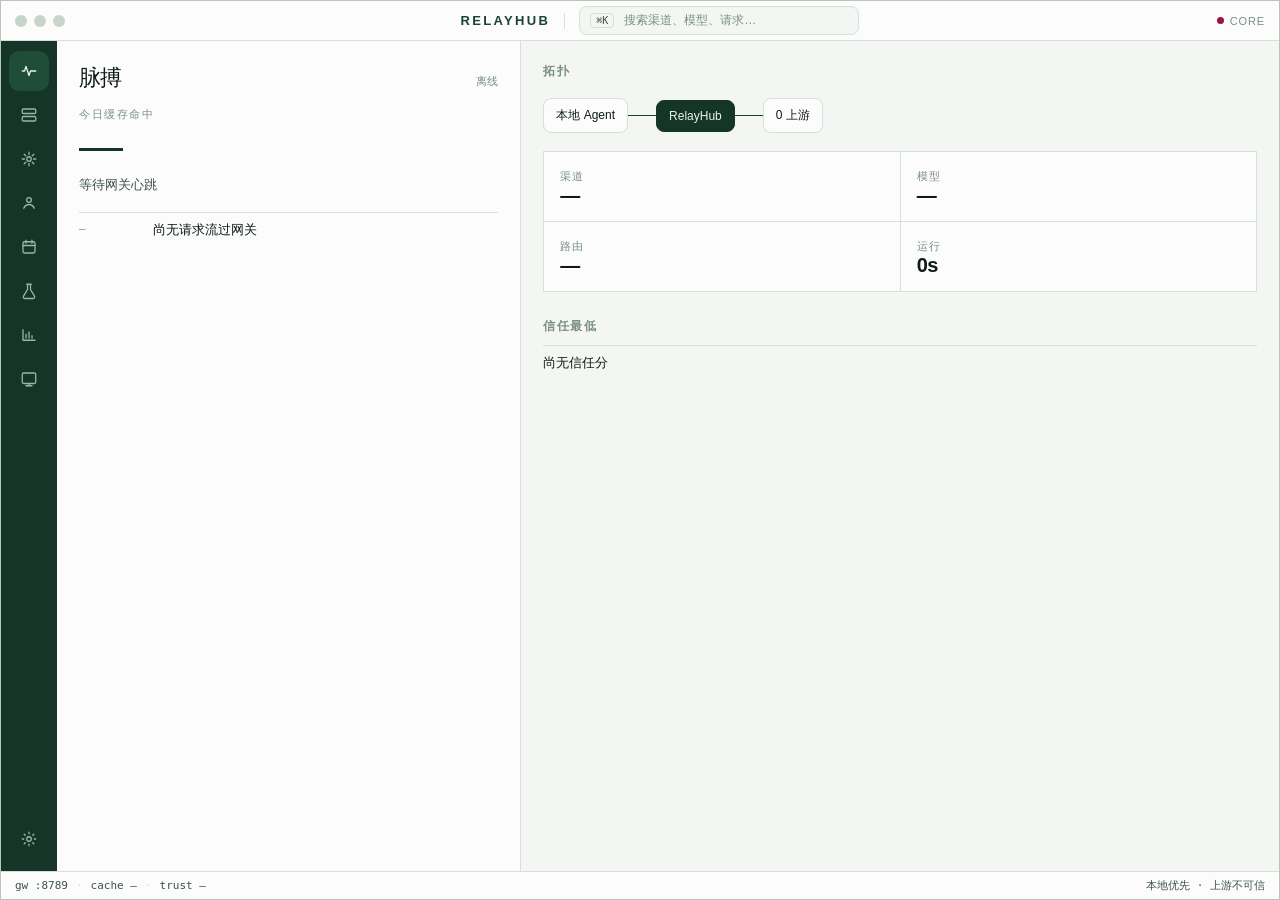
==== commit 780b0a27: "fix: real-device audit — make main compile, repair tests, harden real-device suites Verified on a re" ====
--- a/internal/web/index.html
+++ b/internal/web/index.html
@@ -97,7 +97,7 @@
             <div class="col list-col">
               <header class="col-h">
                 <h1>渠道</h1>
-                <button class="ghost" id="ch-new" type="button">新建</button>
+                <span class="hint" title="渠道的增删改通过管理 API 完成：POST /api/v1/channels">API 管理</span>
               </header>
               <input class="search" id="ch-q" placeholder="过滤名称 / 标签 / 上游">
               <ul class="rows" id="ch-rows"></ul>
@@ -112,7 +112,7 @@
         <article class="view" id="view-models">
           <div class="split">
             <div class="col list-col">
-              <header class="col-h"><h1>模型</h1><button class="ghost" id="md-new" type="button">新建</button></header>
+              <header class="col-h"><h1>模型</h1><span class="hint" title="模型的增删改通过管理 API 完成：POST /api/v1/models">API 管理</span></header>
               <ul class="rows" id="md-rows"></ul>
             </div>
             <div class="col inspector" id="md-ins"><div class="empty">选择逻辑模型，查看绑定与能力。</div></div>
@@ -146,15 +146,17 @@
         <article class="view" id="view-lab">
           <div class="split">
             <div class="col list-col">
-              <header class="col-h"><h1>实验室</h1></header>
-              <div class="seg" id="lab-seg">
-                <button class="on" data-lab="replay" type="button">回放</button>
-                <button data-lab="probe" type="button">探针</button>
-                <button data-lab="hedge" type="button">对冲</button>
-              </div>
+              <header class="col-h">
+                <h1>实验室</h1>
+                <span class="actions">
+                  <button class="ghost" id="lab-capture" type="button">开始捕获</button>
+                  <button class="ghost" id="lab-clear" type="button">清空</button>
+                </span>
+              </header>
+              <p class="lede">捕获经过网关的请求（单条最多 256 KiB，明文保存在内存）。回放 / 探针 / 对冲尚未实现。</p>
               <ul class="rows" id="lab-rows"></ul>
             </div>
-            <div class="col inspector" id="lab-ins"><div class="empty">捕获的请求可扇出到多渠道对比。</div></div>
+            <div class="col inspector" id="lab-ins"><div class="empty">选择一条捕获查看详情。</div></div>
           </div>
         </article>
 
@@ -186,10 +188,10 @@
           <div class="settings-sheet">
             <h1>设置</h1>
             <dl class="sheet">
-              <div><dt>Gateway</dt><dd id="set-gw">127.0.0.1:8789</dd></div>
-              <div><dt>HTTP 代理</dt><dd>127.0.0.1:8787</dd></div>
-              <div><dt>SOCKS5</dt><dd>127.0.0.1:8788</dd></div>
-              <div><dt>管理面</dt><dd>127.0.0.1:8790</dd></div>
+              <div><dt>Gateway</dt><dd id="set-gw">—</dd></div>
+              <div><dt>管理面</dt><dd id="set-mgmt">—</dd></div>
+              <div><dt>管理令牌</dt><dd id="set-token">—</dd></div>
+              <div><dt>浏览器运行时</dt><dd id="set-browser">—</dd></div>
             </dl>
             <p class="lede">桌面壳负责启停 Core、钥匙串、开机启动。本窗口是壳内唯一界面，不再提供浏览器后台管理页。</p>
           </div>
--- a/internal/web/styles.css
+++ b/internal/web/styles.css
@@ -123,6 +123,12 @@
   border: 0; background: transparent; color: var(--mid);
   font-size: 12px; font-weight: 600; cursor: pointer; padding: 0;
 }
+.actions { display: flex; gap: 14px; }
+.diff {
+  margin: 0 22px 8px 0; padding: 12px; max-height: 320px; overflow: auto;
+  background: var(--paper); border: 1px solid var(--line); border-radius: 8px;
+  font-family: var(--mono); font-size: 11px; line-height: 1.5; white-space: pre-wrap; word-break: break-all;
+}
 .rows { list-style: none; margin: 0; padding: 0 8px 24px; }
 .row {
   display: grid; grid-template-columns: 1fr auto; gap: 4px 12px;
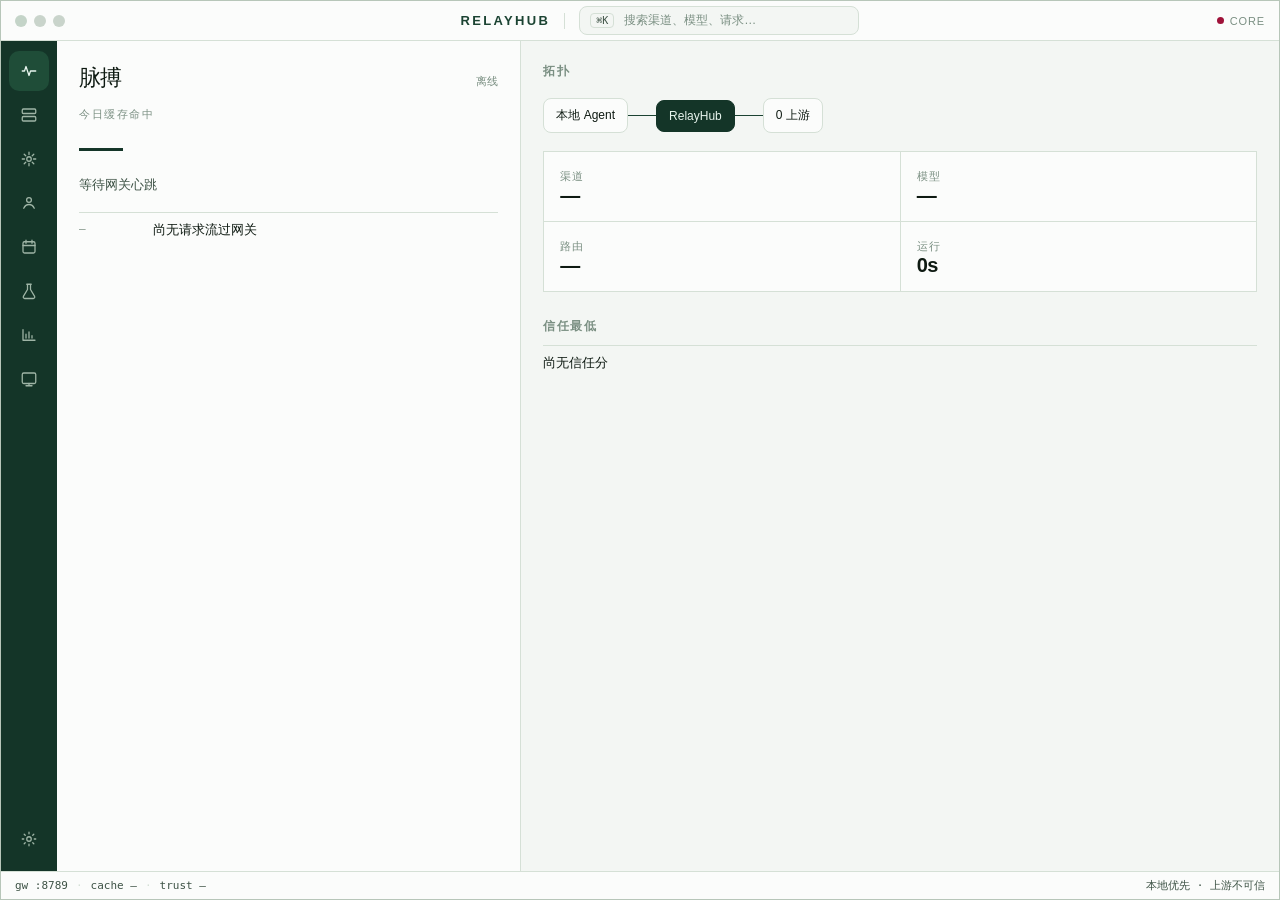
==== commit 51f892dd: "fix(F4): authenticate the management API by default, with one-time console pairing - management_auth" ====
--- a/internal/web/index.html
+++ b/internal/web/index.html
@@ -214,6 +214,12 @@
     <input id="palette-q" placeholder="跳转或执行…" autocomplete="off">
     <ul id="palette-list"></ul>
   </div>
+  <form class="palette auth-gate" id="auth-gate" hidden>
+    <p class="auth-hint">此 RelayHub 需要管理令牌。粘贴 <code>relayhub pair</code> 输出的配对链接或配对码，或数据目录中 <code>management.token</code> 的令牌：</p>
+    <input id="auth-input" placeholder="配对链接 / 配对码 / 管理令牌" autocomplete="off" spellcheck="false">
+    <p class="auth-error" id="auth-error" hidden></p>
+    <button id="auth-submit" type="submit">连接</button>
+  </form>
   <script src="app.js"></script>
 </body>
 </html>
--- a/internal/web/styles.css
+++ b/internal/web/styles.css
@@ -209,3 +209,8 @@
 .palette ul { list-style: none; margin: 0; padding: 0 0 8px; border-top: 1px solid var(--line); max-height: 280px; overflow: auto; }
 .palette li { padding: 8px 16px; font-size: 13px; cursor: pointer; }
 .palette li:hover { background: var(--sage-2); }
+.auth-gate { padding-bottom: 12px; z-index: 30; }
+.auth-gate .auth-hint { margin: 0; padding: 14px 16px 6px; font-size: 13px; color: var(--ink-2); }
+.auth-gate input { border-top: 1px solid var(--line); border-bottom: 1px solid var(--line); margin-bottom: 10px; }
+.auth-gate .auth-error { margin: 0; padding: 0 16px 8px; font-size: 12px; color: var(--bad); }
+.auth-gate button { margin: 0 16px; }
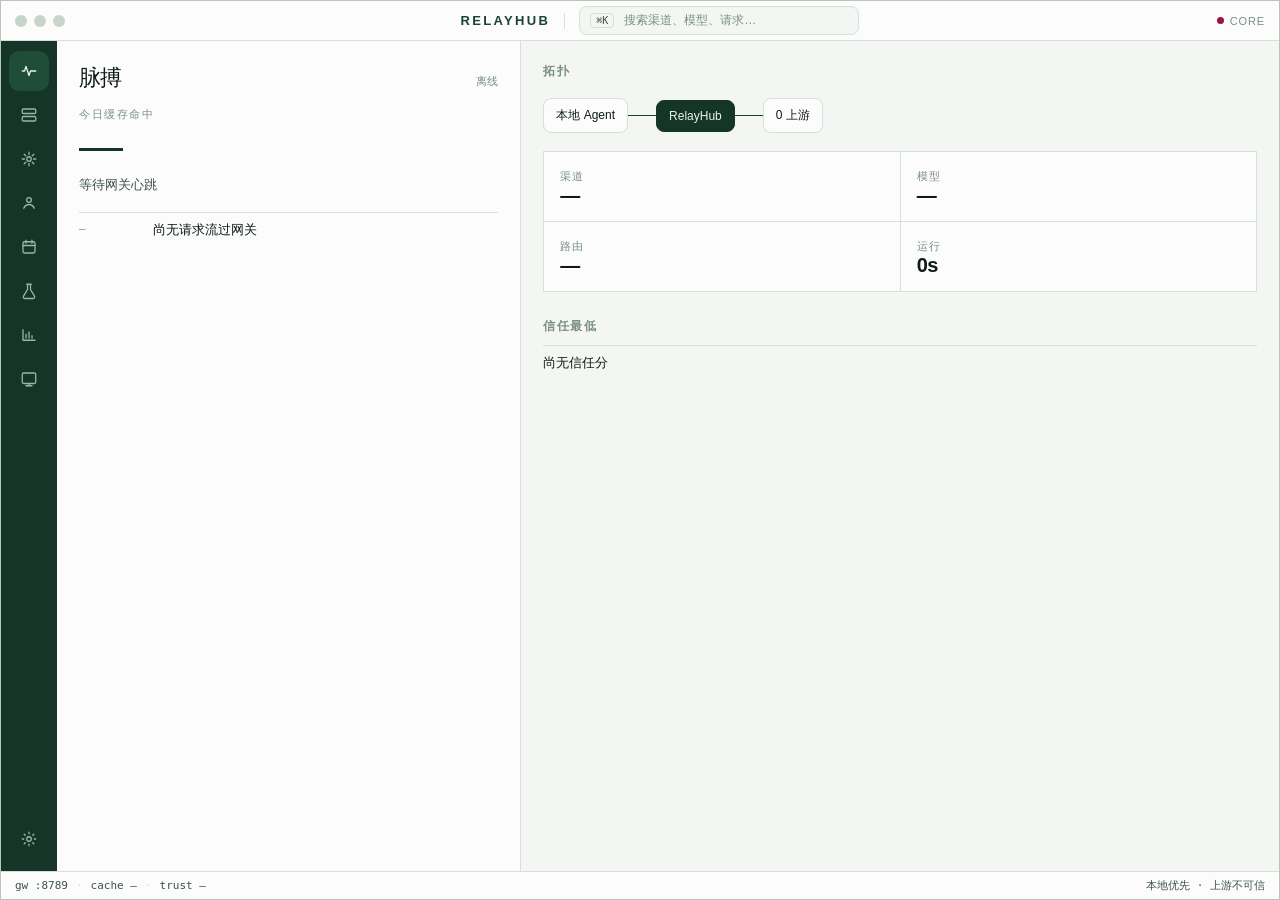
==== commit 55f4cbe2: "test(api,repository,web): B3 模型来源与审批的失败测试 AUDIT §5 B3：上游返回的模型列表是「声明」而不是「事实」。先把验收标准 写成会失败的测试，再实现。  - " ====
--- a/internal/web/index.html
+++ b/internal/web/index.html
@@ -113,6 +113,7 @@
           <div class="split">
             <div class="col list-col">
               <header class="col-h"><h1>模型</h1><span class="hint" title="模型的增删改通过管理 API 完成：POST /api/v1/models">API 管理</span></header>
+              <div id="md-queue"></div>
               <ul class="rows" id="md-rows"></ul>
             </div>
             <div class="col inspector" id="md-ins"><div class="empty">选择逻辑模型，查看绑定与能力。</div></div>
--- a/internal/web/styles.css
+++ b/internal/web/styles.css
@@ -124,6 +124,9 @@
   font-size: 12px; font-weight: 600; cursor: pointer; padding: 0;
 }
 .actions { display: flex; gap: 14px; }
+.ins-block .actions { align-items: baseline; margin: 14px 0 4px; }
+.ghost:disabled { opacity: 0.5; cursor: default; }
+.probe-msg { font-size: 12px; color: var(--mute); }
 .diff {
   margin: 0 22px 8px 0; padding: 12px; max-height: 320px; overflow: auto;
   background: var(--paper); border: 1px solid var(--line); border-radius: 8px;
